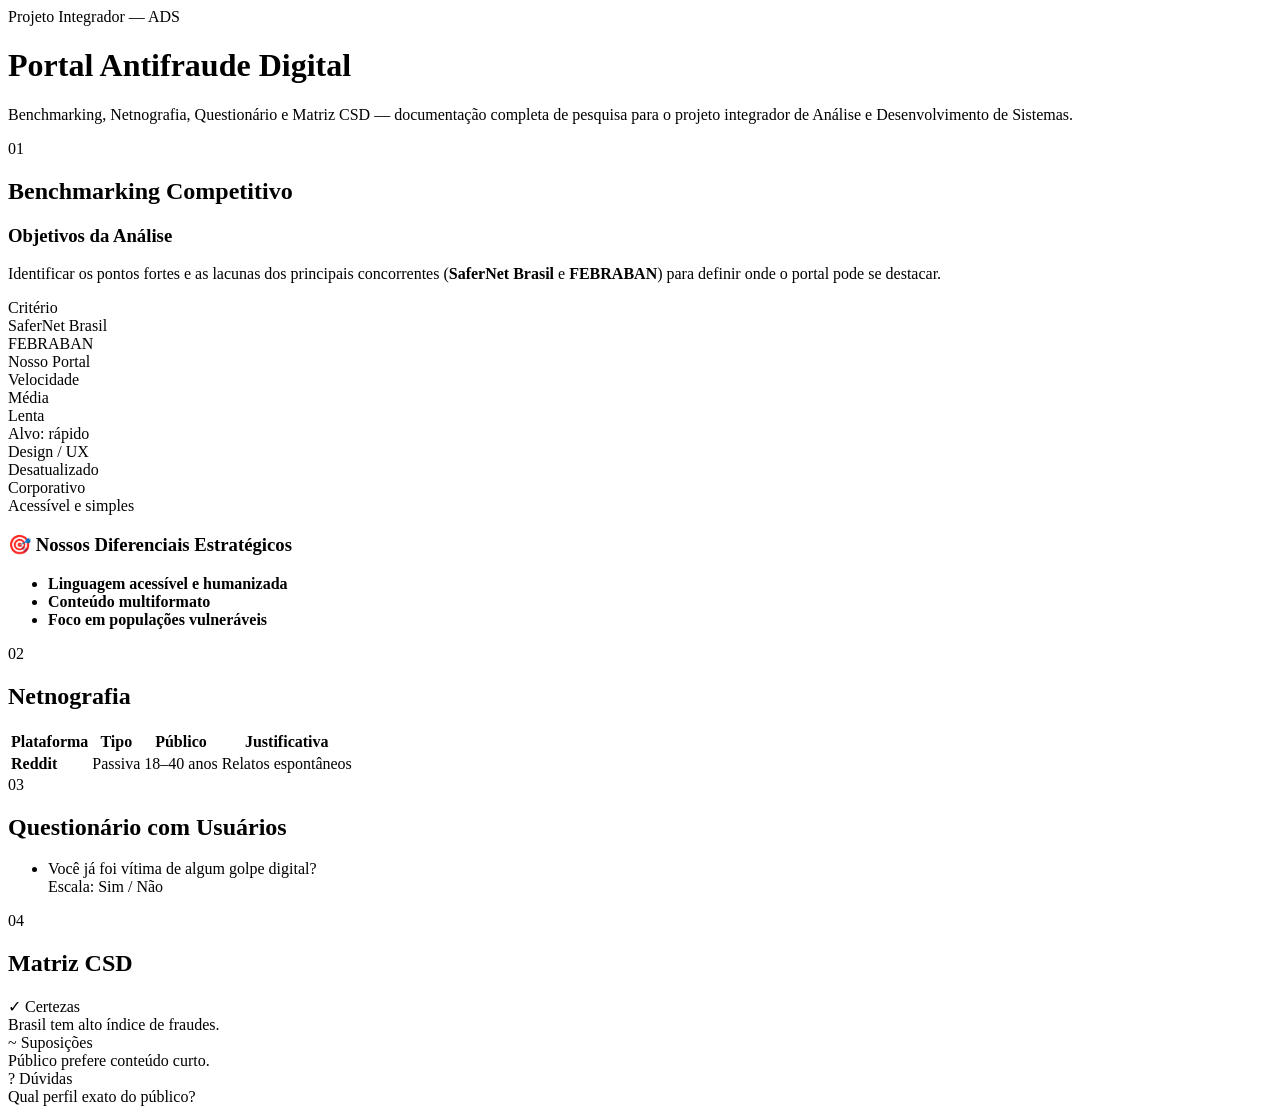
==== docs/searches/index.html @ c96195ed "docs: refactor research page structure" ====
<!DOCTYPE html>
<html lang="pt-BR">
<head>
    <meta charset="UTF-8">
    <meta name="viewport" content="width=device-width, initial-scale=1.0">
    <title>Projeto Integrador – Portal Antifraude</title>
    <link rel="stylesheet" href="css/style.css">
</head>
<body>

<header>
    <div class="tag">Projeto Integrador — ADS</div>
    <h1>Portal Antifraude <span>Digital</span></h1>
    <p class="subtitle">Benchmarking, Netnografia, Questionário e Matriz CSD — documentação completa de pesquisa para o projeto integrador de Análise e Desenvolvimento de Sistemas.</p>
</header>

<main>
    <section class="section">
        <div class="section-header">
            <span class="section-num">01</span>
            <h2>Benchmarking Competitivo</h2>
        </div>

        <h3>Objetivos da Análise</h3>
        <p>Identificar os pontos fortes e as lacunas dos principais concorrentes (<strong>SaferNet Brasil</strong> e <strong>FEBRABAN</strong>) para definir onde o portal pode se destacar.</p>

        <div class="bench-grid">
            <div class="bench-cell bench-header">Critério</div>
            <div class="bench-cell bench-header">SaferNet Brasil</div>
            <div class="bench-cell bench-header">FEBRABAN</div>
            <div class="bench-cell bench-header our">Nosso Portal</div>

            <div class="bench-cell bench-label">Velocidade</div>
            <div class="bench-cell warn">Média</div>
            <div class="bench-cell warn">Lenta</div>
            <div class="bench-cell our">Alvo: rápido</div>

            <div class="bench-cell bench-label">Design / UX</div>
            <div class="bench-cell warn">Desatualizado</div>
            <div class="bench-cell bad">Corporativo</div>
            <div class="bench-cell our">Acessível e simples</div>
        </div>

        <div class="diff-box">
            <h3>🎯 Nossos Diferenciais Estratégicos</h3>
            <ul class="diff-list">
                <li><strong>Linguagem acessível e humanizada</strong></li>
                <li><strong>Conteúdo multiformato</strong></li>
                <li><strong>Foco em populações vulneráveis</strong></li>
            </ul>
        </div>
    </section>

    <section class="section">
        <div class="section-header">
            <span class="section-num">02</span>
            <h2>Netnografia</h2>
        </div>
        <table class="netno-table">
            <thead>
                <tr>
                    <th>Plataforma</th>
                    <th>Tipo</th>
                    <th>Público</th>
                    <th>Justificativa</th>
                </tr>
            </thead>
            <tbody>
                <tr>
                    <td><strong>Reddit</strong></td>
                    <td><span class="badge badge-green">Passiva</span></td>
                    <td>18–40 anos</td>
                    <td>Relatos espontâneos</td>
                </tr>
            </tbody>
        </table>
    </section>

    <section class="section">
        <div class="section-header">
            <span class="section-num">03</span>
            <h2>Questionário com Usuários</h2>
        </div>
        <ul class="q-list">
            <li class="q-item">
                <span class="q-num"></span>
                <div>
                    <div class="q-text">Você já foi vítima de algum golpe digital?</div>
                    <span class="q-type">Escala: Sim / Não</span>
                </div>
            </li>
        </ul>
    </section>

    <section class="section">
        <div class="section-header">
            <span class="section-num">04</span>
            <h2>Matriz CSD</h2>
        </div>
        <div class="csd-grid">
            <div class="csd-col">
                <div class="csd-header cert">✓ Certezas</div>
                <div class="csd-item">Brasil tem alto índice de fraudes.</div>
            </div>
            <div class="csd-col">
                <div class="csd-header supo">~ Suposições</div>
                <div class="csd-item">Público prefere conteúdo curto.</div>
            </div>
            <div class="csd-col">
                <div class="csd-header duv">? Dúvidas</div>
                <div class="csd-item">Qual perfil exato do público?</div>
            </div>
        </div>
    </section>
</main>

</body>
</html>
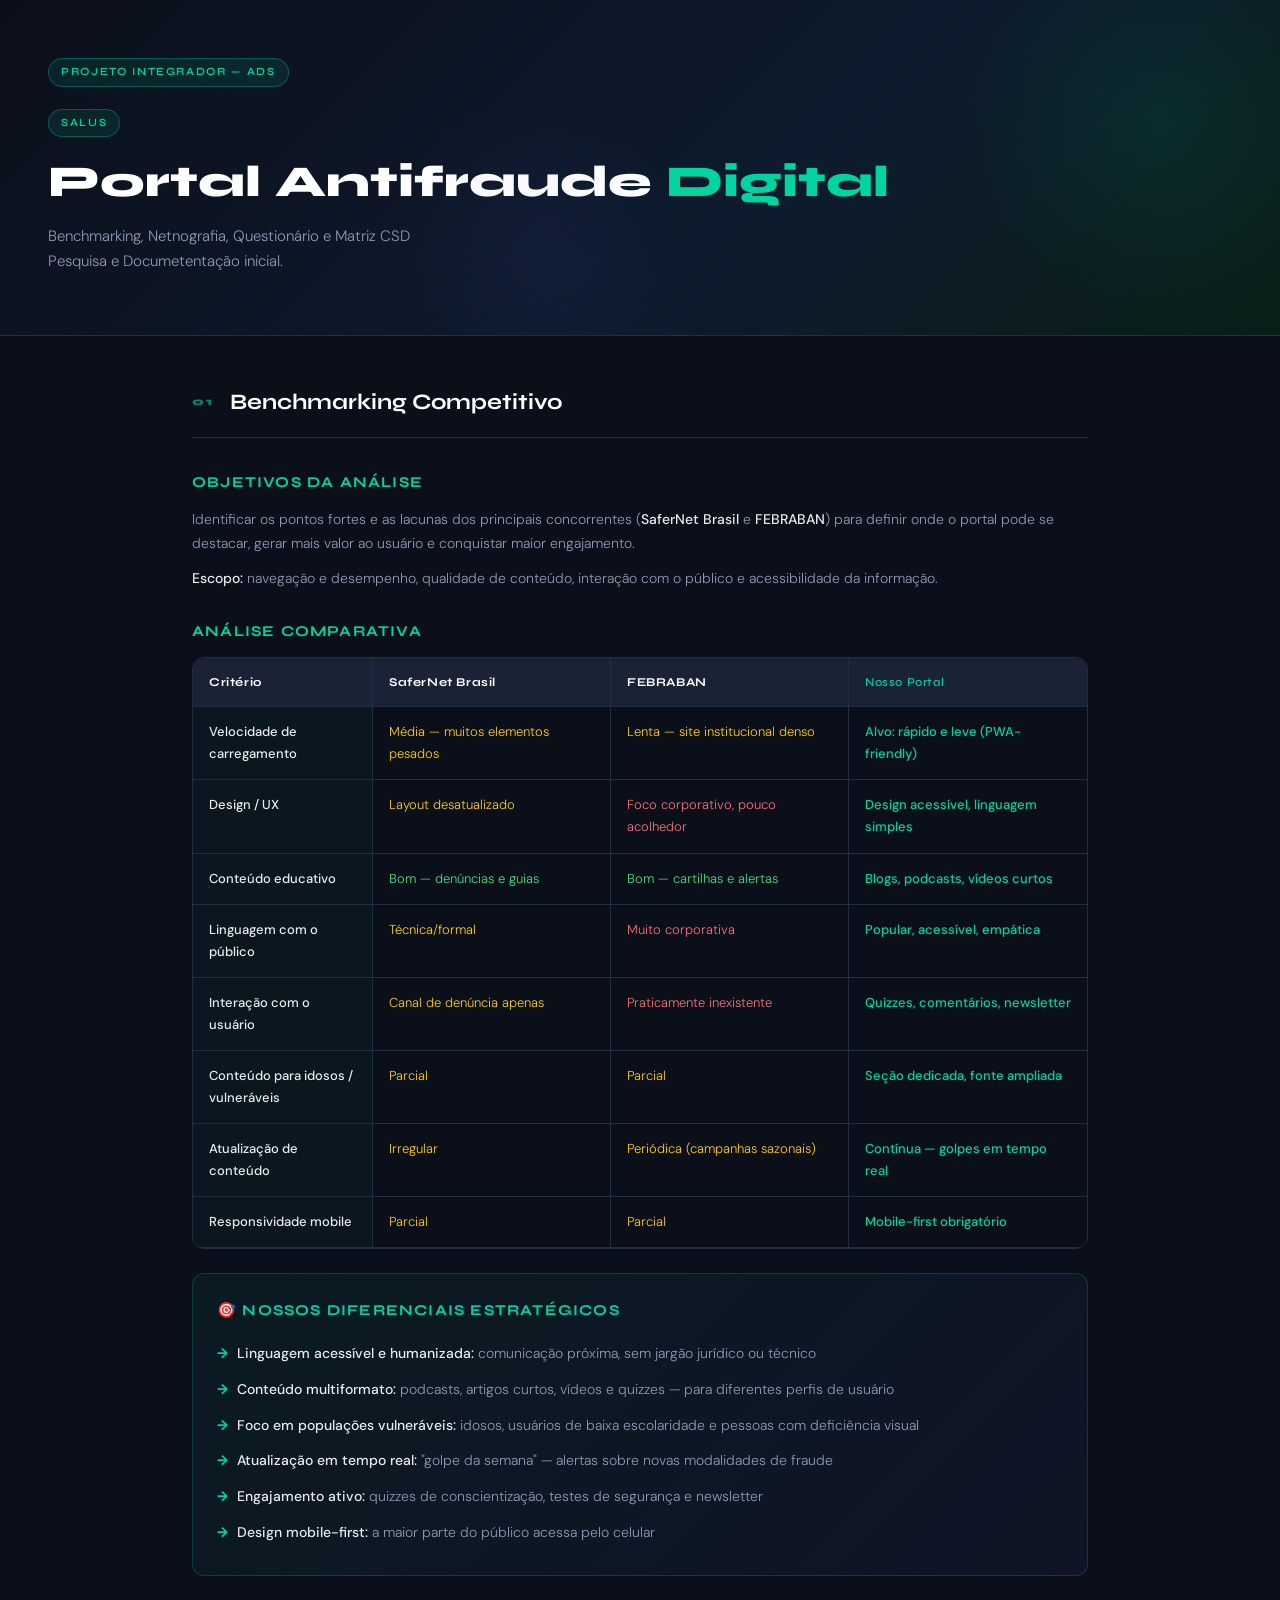
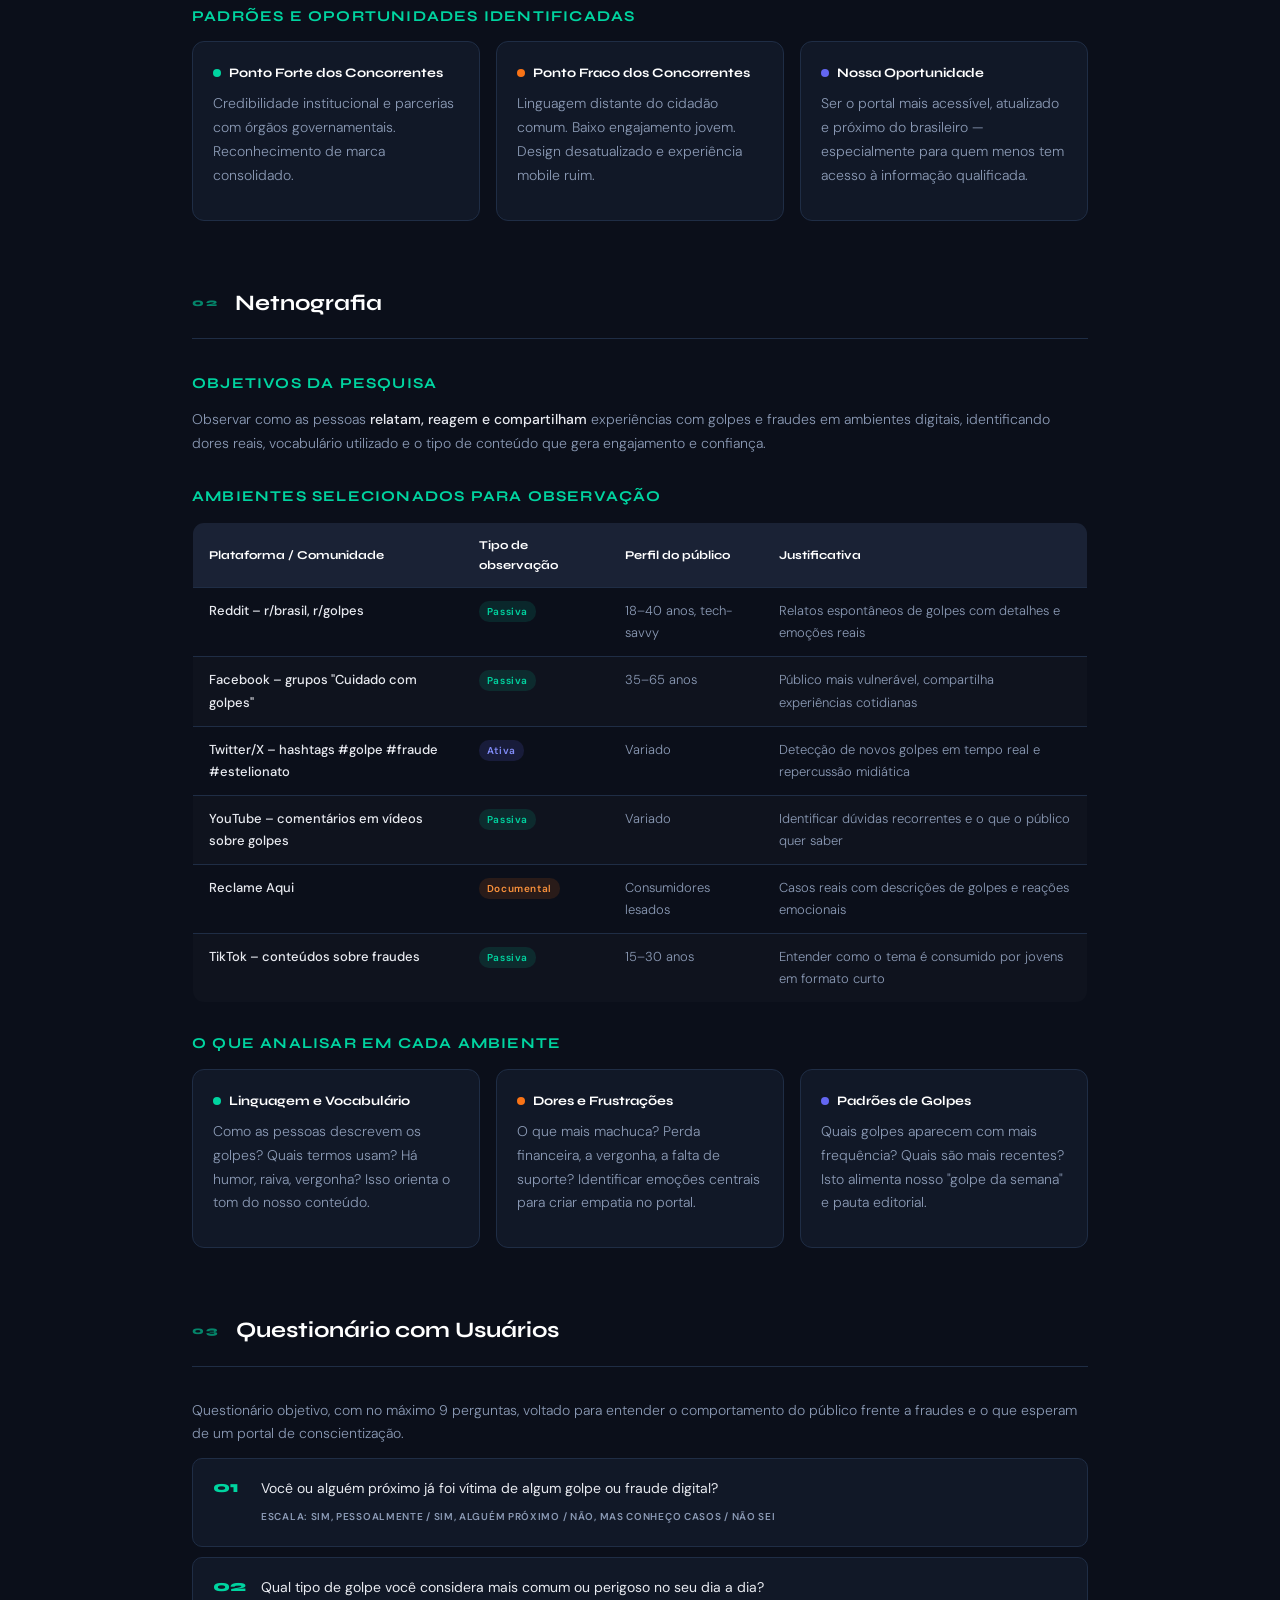
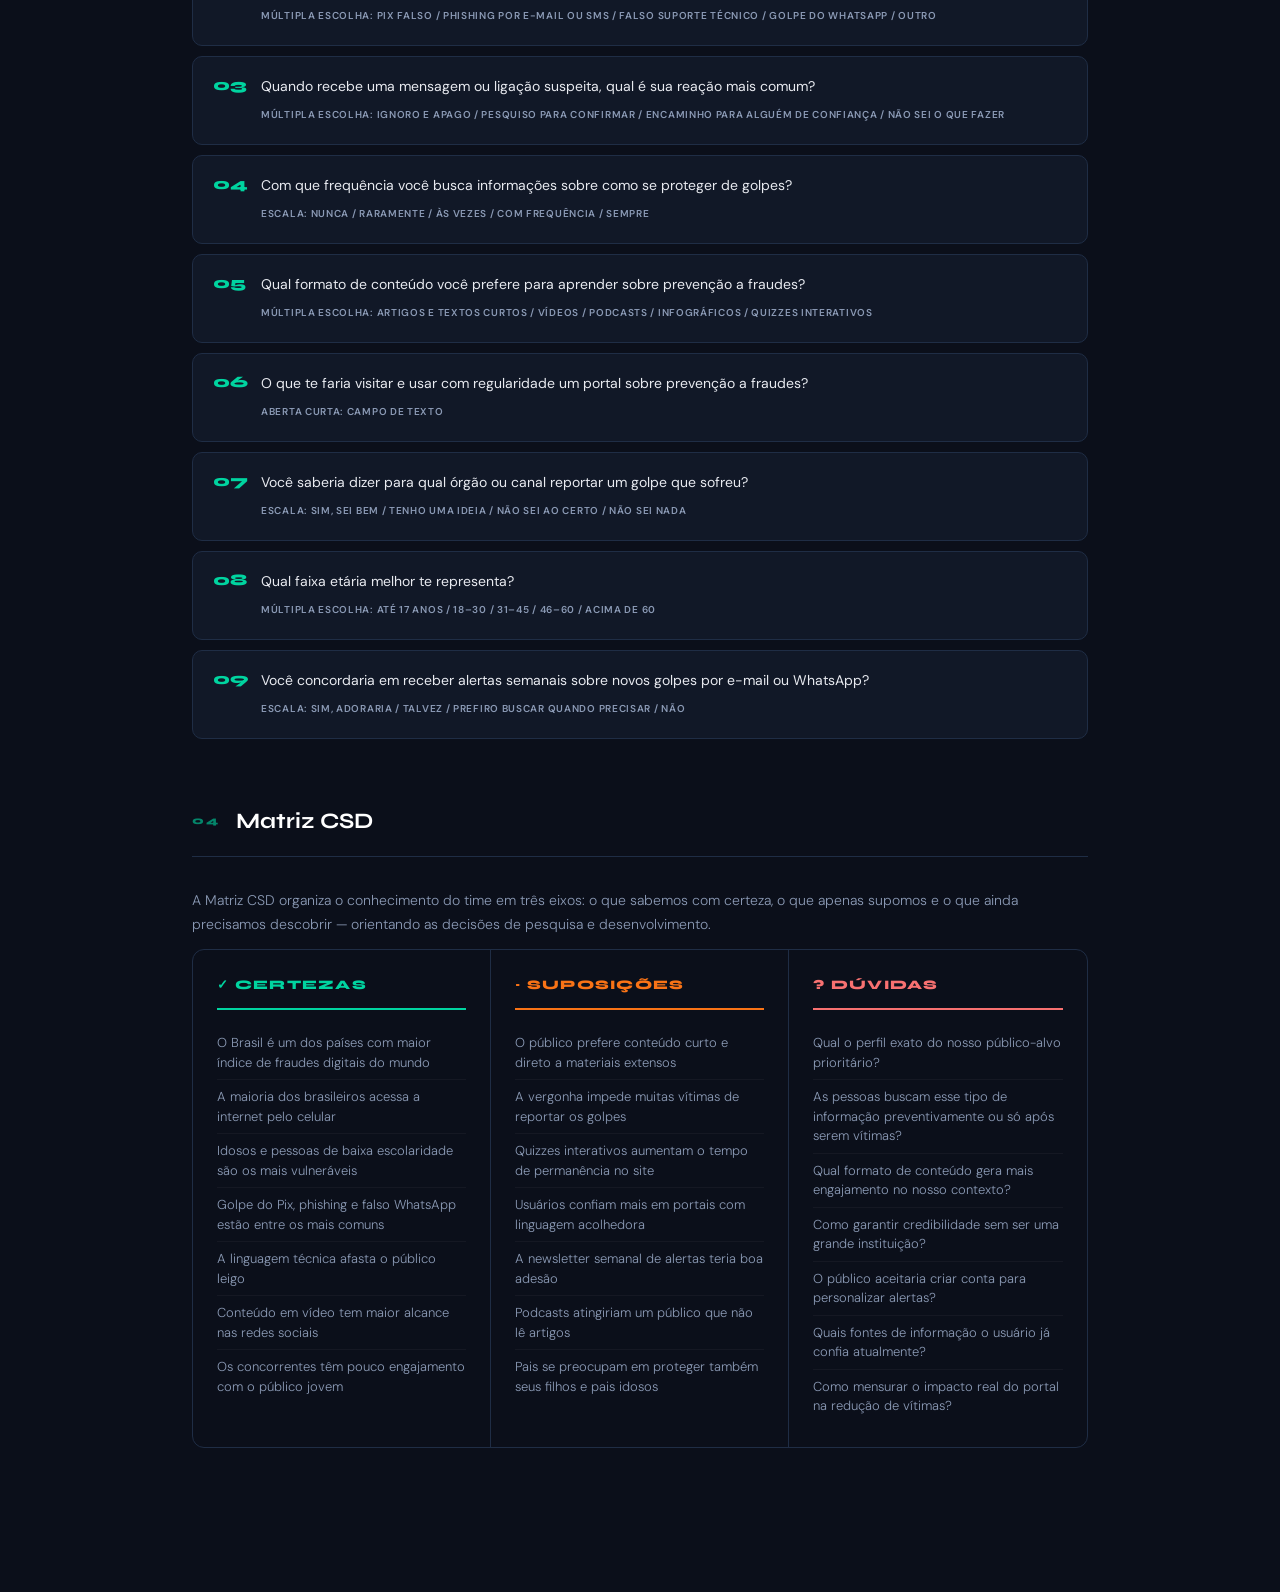
==== commit bba6028c: "feat: salus project" ====
--- a/docs/searches/index.html
+++ b/docs/searches/index.html
@@ -9,110 +9,292 @@
 <body>
 
 <header>
-    <div class="tag">Projeto Integrador — ADS</div>
-    <h1>Portal Antifraude <span>Digital</span></h1>
-    <p class="subtitle">Benchmarking, Netnografia, Questionário e Matriz CSD — documentação completa de pesquisa para o projeto integrador de Análise e Desenvolvimento de Sistemas.</p>
+  <div class="tag">Projeto Integrador — ADS</div>
+  <br/>
+  <div class="tag">SALUS</div>
+  <h1>Portal Antifraude <span>Digital</span></h1>
+  <p class="subtitle">Benchmarking, Netnografia, Questionário e Matriz CSD<br/>Pesquisa e Documetentação inicial.</p>
 </header>
 
 <main>
-    <section class="section">
-        <div class="section-header">
-            <span class="section-num">01</span>
-            <h2>Benchmarking Competitivo</h2>
-        </div>
-
-        <h3>Objetivos da Análise</h3>
-        <p>Identificar os pontos fortes e as lacunas dos principais concorrentes (<strong>SaferNet Brasil</strong> e <strong>FEBRABAN</strong>) para definir onde o portal pode se destacar.</p>
-
-        <div class="bench-grid">
-            <div class="bench-cell bench-header">Critério</div>
-            <div class="bench-cell bench-header">SaferNet Brasil</div>
-            <div class="bench-cell bench-header">FEBRABAN</div>
-            <div class="bench-cell bench-header our">Nosso Portal</div>
-
-            <div class="bench-cell bench-label">Velocidade</div>
-            <div class="bench-cell warn">Média</div>
-            <div class="bench-cell warn">Lenta</div>
-            <div class="bench-cell our">Alvo: rápido</div>
-
-            <div class="bench-cell bench-label">Design / UX</div>
-            <div class="bench-cell warn">Desatualizado</div>
-            <div class="bench-cell bad">Corporativo</div>
-            <div class="bench-cell our">Acessível e simples</div>
-        </div>
-
-        <div class="diff-box">
-            <h3>🎯 Nossos Diferenciais Estratégicos</h3>
-            <ul class="diff-list">
-                <li><strong>Linguagem acessível e humanizada</strong></li>
-                <li><strong>Conteúdo multiformato</strong></li>
-                <li><strong>Foco em populações vulneráveis</strong></li>
-            </ul>
-        </div>
-    </section>
-
-    <section class="section">
-        <div class="section-header">
-            <span class="section-num">02</span>
-            <h2>Netnografia</h2>
-        </div>
-        <table class="netno-table">
-            <thead>
-                <tr>
-                    <th>Plataforma</th>
-                    <th>Tipo</th>
-                    <th>Público</th>
-                    <th>Justificativa</th>
-                </tr>
-            </thead>
-            <tbody>
-                <tr>
-                    <td><strong>Reddit</strong></td>
-                    <td><span class="badge badge-green">Passiva</span></td>
-                    <td>18–40 anos</td>
-                    <td>Relatos espontâneos</td>
-                </tr>
-            </tbody>
-        </table>
-    </section>
-
-    <section class="section">
-        <div class="section-header">
-            <span class="section-num">03</span>
-            <h2>Questionário com Usuários</h2>
-        </div>
-        <ul class="q-list">
-            <li class="q-item">
-                <span class="q-num"></span>
-                <div>
-                    <div class="q-text">Você já foi vítima de algum golpe digital?</div>
-                    <span class="q-type">Escala: Sim / Não</span>
-                </div>
-            </li>
-        </ul>
-    </section>
-
-    <section class="section">
-        <div class="section-header">
-            <span class="section-num">04</span>
-            <h2>Matriz CSD</h2>
-        </div>
-        <div class="csd-grid">
-            <div class="csd-col">
-                <div class="csd-header cert">✓ Certezas</div>
-                <div class="csd-item">Brasil tem alto índice de fraudes.</div>
-            </div>
-            <div class="csd-col">
-                <div class="csd-header supo">~ Suposições</div>
-                <div class="csd-item">Público prefere conteúdo curto.</div>
-            </div>
-            <div class="csd-col">
-                <div class="csd-header duv">? Dúvidas</div>
-                <div class="csd-item">Qual perfil exato do público?</div>
-            </div>
-        </div>
-    </section>
+  <section class="section">
+    <div class="section-header">
+      <span class="section-num">01</span>
+      <h2>Benchmarking Competitivo</h2>
+    </div>
+
+    <h3>Objetivos da Análise</h3>
+    <p>Identificar os pontos fortes e as lacunas dos principais concorrentes (<strong>SaferNet Brasil</strong> e <strong>FEBRABAN</strong>) para definir onde o portal pode se destacar, gerar mais valor ao usuário e conquistar maior engajamento.</p>
+    <p><strong>Escopo:</strong> navegação e desempenho, qualidade de conteúdo, interação com o público e acessibilidade da informação.</p>
+
+    <h3>Análise Comparativa</h3>
+    <div class="bench-grid">
+      <div class="bench-cell bench-header">Critério</div>
+      <div class="bench-cell bench-header">SaferNet Brasil</div>
+      <div class="bench-cell bench-header">FEBRABAN</div>
+      <div class="bench-cell bench-header our bench-header">Nosso Portal</div>
+
+      <div class="bench-cell bench-label">Velocidade de carregamento</div>
+      <div class="bench-cell warn">Média — muitos elementos pesados</div>
+      <div class="bench-cell warn">Lenta — site institucional denso</div>
+      <div class="bench-cell our">Alvo: rápido e leve (PWA-friendly)</div>
+
+      <div class="bench-cell bench-label">Design / UX</div>
+      <div class="bench-cell warn">Layout desatualizado</div>
+      <div class="bench-cell bad">Foco corporativo, pouco acolhedor</div>
+      <div class="bench-cell our">Design acessível, linguagem simples</div>
+
+      <div class="bench-cell bench-label">Conteúdo educativo</div>
+      <div class="bench-cell good">Bom — denúncias e guias</div>
+      <div class="bench-cell good">Bom — cartilhas e alertas</div>
+      <div class="bench-cell our">Blogs, podcasts, vídeos curtos</div>
+
+      <div class="bench-cell bench-label">Linguagem com o público</div>
+      <div class="bench-cell warn">Técnica/formal</div>
+      <div class="bench-cell bad">Muito corporativa</div>
+      <div class="bench-cell our">Popular, acessível, empática</div>
+
+      <div class="bench-cell bench-label">Interação com o usuário</div>
+      <div class="bench-cell warn">Canal de denúncia apenas</div>
+      <div class="bench-cell bad">Praticamente inexistente</div>
+      <div class="bench-cell our">Quizzes, comentários, newsletter</div>
+
+      <div class="bench-cell bench-label">Conteúdo para idosos / vulneráveis</div>
+      <div class="bench-cell warn">Parcial</div>
+      <div class="bench-cell warn">Parcial</div>
+      <div class="bench-cell our">Seção dedicada, fonte ampliada</div>
+
+      <div class="bench-cell bench-label">Atualização de conteúdo</div>
+      <div class="bench-cell warn">Irregular</div>
+      <div class="bench-cell warn">Periódica (campanhas sazonais)</div>
+      <div class="bench-cell our">Contínua — golpes em tempo real</div>
+
+      <div class="bench-cell bench-label">Responsividade mobile</div>
+      <div class="bench-cell warn">Parcial</div>
+      <div class="bench-cell warn">Parcial</div>
+      <div class="bench-cell our">Mobile-first obrigatório</div>
+    </div>
+
+    <div class="diff-box">
+      <h3>🎯 Nossos Diferenciais Estratégicos</h3>
+      <ul class="diff-list">
+        <li><strong>Linguagem acessível e humanizada:</strong> comunicação próxima, sem jargão jurídico ou técnico</li>
+        <li><strong>Conteúdo multiformato:</strong> podcasts, artigos curtos, vídeos e quizzes — para diferentes perfis de usuário</li>
+        <li><strong>Foco em populações vulneráveis:</strong> idosos, usuários de baixa escolaridade e pessoas com deficiência visual</li>
+        <li><strong>Atualização em tempo real:</strong> "golpe da semana" — alertas sobre novas modalidades de fraude</li>
+        <li><strong>Engajamento ativo:</strong> quizzes de conscientização, testes de segurança e newsletter</li>
+        <li><strong>Design mobile-first:</strong> a maior parte do público acessa pelo celular</li>
+      </ul>
+    </div>
+
+    <h3>Padrões e Oportunidades Identificadas</h3>
+    <div class="card-grid">
+      <div class="card">
+        <div class="card-title"><span class="dot dot-green"></span>Ponto Forte dos Concorrentes</div>
+        <p>Credibilidade institucional e parcerias com órgãos governamentais. Reconhecimento de marca consolidado.</p>
+      </div>
+      <div class="card">
+        <div class="card-title"><span class="dot dot-orange"></span>Ponto Fraco dos Concorrentes</div>
+        <p>Linguagem distante do cidadão comum. Baixo engajamento jovem. Design desatualizado e experiência mobile ruim.</p>
+      </div>
+      <div class="card">
+        <div class="card-title"><span class="dot dot-purple"></span>Nossa Oportunidade</div>
+        <p>Ser o portal mais acessível, atualizado e próximo do brasileiro — especialmente para quem menos tem acesso à informação qualificada.</p>
+      </div>
+    </div>
+  </section>
+
+  <section class="section">
+    <div class="section-header">
+      <span class="section-num">02</span>
+      <h2>Netnografia</h2>
+    </div>
+
+    <h3>Objetivos da Pesquisa</h3>
+    <p>Observar como as pessoas <strong>relatam, reagem e compartilham</strong> experiências com golpes e fraudes em ambientes digitais, identificando dores reais, vocabulário utilizado e o tipo de conteúdo que gera engajamento e confiança.</p>
+
+    <h3>Ambientes Selecionados para Observação</h3>
+    <table class="netno-table">
+      <thead>
+        <tr>
+          <th>Plataforma / Comunidade</th>
+          <th>Tipo de observação</th>
+          <th>Perfil do público</th>
+          <th>Justificativa</th>
+        </tr>
+      </thead>
+      <tbody>
+        <tr>
+          <td><strong>Reddit – r/brasil, r/golpes</strong></td>
+          <td><span class="badge badge-green">Passiva</span></td>
+          <td>18–40 anos, tech-savvy</td>
+          <td>Relatos espontâneos de golpes com detalhes e emoções reais</td>
+        </tr>
+        <tr>
+          <td><strong>Facebook – grupos "Cuidado com golpes"</strong></td>
+          <td><span class="badge badge-green">Passiva</span></td>
+          <td>35–65 anos</td>
+          <td>Público mais vulnerável, compartilha experiências cotidianas</td>
+        </tr>
+        <tr>
+          <td><strong>Twitter/X – hashtags #golpe #fraude #estelionato</strong></td>
+          <td><span class="badge badge-blue">Ativa</span></td>
+          <td>Variado</td>
+          <td>Detecção de novos golpes em tempo real e repercussão midiática</td>
+        </tr>
+        <tr>
+          <td><strong>YouTube – comentários em vídeos sobre golpes</strong></td>
+          <td><span class="badge badge-green">Passiva</span></td>
+          <td>Variado</td>
+          <td>Identificar dúvidas recorrentes e o que o público quer saber</td>
+        </tr>
+        <tr>
+          <td><strong>Reclame Aqui</strong></td>
+          <td><span class="badge badge-orange">Documental</span></td>
+          <td>Consumidores lesados</td>
+          <td>Casos reais com descrições de golpes e reações emocionais</td>
+        </tr>
+        <tr>
+          <td><strong>TikTok – conteúdos sobre fraudes</strong></td>
+          <td><span class="badge badge-green">Passiva</span></td>
+          <td>15–30 anos</td>
+          <td>Entender como o tema é consumido por jovens em formato curto</td>
+        </tr>
+      </tbody>
+    </table>
+
+    <h3>O que Analisar em Cada Ambiente</h3>
+    <div class="card-grid">
+      <div class="card">
+        <div class="card-title"><span class="dot dot-green"></span>Linguagem e Vocabulário</div>
+        <p>Como as pessoas descrevem os golpes? Quais termos usam? Há humor, raiva, vergonha? Isso orienta o tom do nosso conteúdo.</p>
+      </div>
+      <div class="card">
+        <div class="card-title"><span class="dot dot-orange"></span>Dores e Frustrações</div>
+        <p>O que mais machuca? Perda financeira, a vergonha, a falta de suporte? Identificar emoções centrais para criar empatia no portal.</p>
+      </div>
+      <div class="card">
+        <div class="card-title"><span class="dot dot-purple"></span>Padrões de Golpes</div>
+        <p>Quais golpes aparecem com mais frequência? Quais são mais recentes? Isto alimenta nosso "golpe da semana" e pauta editorial.</p>
+      </div>
+    </div>
+  </section>
+
+  <section class="section">
+    <div class="section-header">
+      <span class="section-num">03</span>
+      <h2>Questionário com Usuários</h2>
+    </div>
+    <p>Questionário objetivo, com no máximo 9 perguntas, voltado para entender o comportamento do público frente a fraudes e o que esperam de um portal de conscientização.</p>
+
+    <ul class="q-list">
+      <li class="q-item">
+        <span class="q-num"></span>
+        <div>
+          <div class="q-text">Você ou alguém próximo já foi vítima de algum golpe ou fraude digital?</div>
+          <span class="q-type">Escala: Sim, pessoalmente / Sim, alguém próximo / Não, mas conheço casos / Não sei</span>
+        </div>
+      </li>
+      <li class="q-item">
+        <span class="q-num"></span>
+        <div>
+          <div class="q-text">Qual tipo de golpe você considera mais comum ou perigoso no seu dia a dia?</div>
+          <span class="q-type">Múltipla escolha: Pix falso / Phishing por e-mail ou SMS / Falso suporte técnico / Golpe do WhatsApp / Outro</span>
+        </div>
+      </li>
+      <li class="q-item">
+        <span class="q-num"></span>
+        <div>
+          <div class="q-text">Quando recebe uma mensagem ou ligação suspeita, qual é sua reação mais comum?</div>
+          <span class="q-type">Múltipla escolha: Ignoro e apago / Pesquiso para confirmar / Encaminho para alguém de confiança / Não sei o que fazer</span>
+        </div>
+      </li>
+      <li class="q-item">
+        <span class="q-num"></span>
+        <div>
+          <div class="q-text">Com que frequência você busca informações sobre como se proteger de golpes?</div>
+          <span class="q-type">Escala: Nunca / Raramente / Às vezes / Com frequência / Sempre</span>
+        </div>
+      </li>
+      <li class="q-item">
+        <span class="q-num"></span>
+        <div>
+          <div class="q-text">Qual formato de conteúdo você prefere para aprender sobre prevenção a fraudes?</div>
+          <span class="q-type">Múltipla escolha: Artigos e textos curtos / Vídeos / Podcasts / Infográficos / Quizzes interativos</span>
+        </div>
+      </li>
+      <li class="q-item">
+        <span class="q-num"></span>
+        <div>
+          <div class="q-text">O que te faria visitar e usar com regularidade um portal sobre prevenção a fraudes?</div>
+          <span class="q-type">Aberta curta: campo de texto</span>
+        </div>
+      </li>
+      <li class="q-item">
+        <span class="q-num"></span>
+        <div>
+          <div class="q-text">Você saberia dizer para qual órgão ou canal reportar um golpe que sofreu?</div>
+          <span class="q-type">Escala: Sim, sei bem / Tenho uma ideia / Não sei ao certo / Não sei nada</span>
+        </div>
+      </li>
+      <li class="q-item">
+        <span class="q-num"></span>
+        <div>
+          <div class="q-text">Qual faixa etária melhor te representa?</div>
+          <span class="q-type">Múltipla escolha: Até 17 anos / 18–30 / 31–45 / 46–60 / Acima de 60</span>
+        </div>
+      </li>
+      <li class="q-item">
+        <span class="q-num"></span>
+        <div>
+          <div class="q-text">Você concordaria em receber alertas semanais sobre novos golpes por e-mail ou WhatsApp?</div>
+          <span class="q-type">Escala: Sim, adoraria / Talvez / Prefiro buscar quando precisar / Não</span>
+        </div>
+      </li>
+    </ul>
+  </section>
+
+  <section class="section">
+    <div class="section-header">
+      <span class="section-num">04</span>
+      <h2>Matriz CSD</h2>
+    </div>
+    <p>A Matriz CSD organiza o conhecimento do time em três eixos: o que sabemos com certeza, o que apenas supomos e o que ainda precisamos descobrir — orientando as decisões de pesquisa e desenvolvimento.</p>
+
+    <div class="csd-grid">
+      <div class="csd-col">
+        <div class="csd-header cert">✓ Certezas</div>
+        <div class="csd-item">O Brasil é um dos países com maior índice de fraudes digitais do mundo</div>
+        <div class="csd-item">A maioria dos brasileiros acessa a internet pelo celular</div>
+        <div class="csd-item">Idosos e pessoas de baixa escolaridade são os mais vulneráveis</div>
+        <div class="csd-item">Golpe do Pix, phishing e falso WhatsApp estão entre os mais comuns</div>
+        <div class="csd-item">A linguagem técnica afasta o público leigo</div>
+        <div class="csd-item">Conteúdo em vídeo tem maior alcance nas redes sociais</div>
+        <div class="csd-item">Os concorrentes têm pouco engajamento com o público jovem</div>
+      </div>
+      <div class="csd-col">
+        <div class="csd-header supo">~ Suposições</div>
+        <div class="csd-item">O público prefere conteúdo curto e direto a materiais extensos</div>
+        <div class="csd-item">A vergonha impede muitas vítimas de reportar os golpes</div>
+        <div class="csd-item">Quizzes interativos aumentam o tempo de permanência no site</div>
+        <div class="csd-item">Usuários confiam mais em portais com linguagem acolhedora</div>
+        <div class="csd-item">A newsletter semanal de alertas teria boa adesão</div>
+        <div class="csd-item">Podcasts atingiriam um público que não lê artigos</div>
+        <div class="csd-item">Pais se preocupam em proteger também seus filhos e pais idosos</div>
+      </div>
+      <div class="csd-col">
+        <div class="csd-header duv">? Dúvidas</div>
+        <div class="csd-item">Qual o perfil exato do nosso público-alvo prioritário?</div>
+        <div class="csd-item">As pessoas buscam esse tipo de informação preventivamente ou só após serem vítimas?</div>
+        <div class="csd-item">Qual formato de conteúdo gera mais engajamento no nosso contexto?</div>
+        <div class="csd-item">Como garantir credibilidade sem ser uma grande instituição?</div>
+        <div class="csd-item">O público aceitaria criar conta para personalizar alertas?</div>
+        <div class="csd-item">Quais fontes de informação o usuário já confia atualmente?</div>
+        <div class="csd-item">Como mensurar o impacto real do portal na redução de vítimas?</div>
+      </div>
+    </div>
+  </section>
+
 </main>
-
 </body>
 </html>
--- a/docs/searches/css/style.css
+++ b/docs/searches/css/style.css
@@ -0,0 +1,323 @@
+
+  @import url('https://fonts.googleapis.com/css2?family=Syne:wght@400;600;700;800&family=DM+Sans:ital,wght@0,300;0,400;0,500;1,300&display=swap');
+
+  :root {
+    --bg: #0b0f1a;
+    --surface: #111827;
+    --surface2: #1a2235;
+    --accent: #00d4a0;
+    --accent2: #f97316;
+    --accent3: #6366f1;
+    --text: #e8eaf0;
+    --muted: #8b9ab5;
+    --border: #1f2d45;
+  }
+
+  * { box-sizing: border-box; margin: 0; padding: 0; }
+
+  body {
+    background: var(--bg);
+    color: var(--text);
+    font-family: 'DM Sans', sans-serif;
+    font-weight: 300;
+    line-height: 1.7;
+  }
+
+  /* HEADER */
+  header {
+    background: linear-gradient(135deg, #0b0f1a 0%, #0d1b2e 60%, #0a1f18 100%);
+    border-bottom: 1px solid var(--border);
+    padding: 56px 48px 48px;
+    position: relative;
+    overflow: hidden;
+  }
+  header::before {
+    content: '';
+    position: absolute;
+    top: -80px; right: -80px;
+    width: 400px; height: 400px;
+    background: radial-gradient(circle, rgba(0,212,160,0.08) 0%, transparent 70%);
+  }
+  header::after {
+    content: '';
+    position: absolute;
+    bottom: -60px; left: 30%;
+    width: 300px; height: 300px;
+    background: radial-gradient(circle, rgba(99,102,241,0.06) 0%, transparent 70%);
+  }
+  .tag {
+    display: inline-block;
+    background: rgba(0,212,160,0.1);
+    border: 1px solid rgba(0,212,160,0.3);
+    color: var(--accent);
+    font-size: 11px;
+    font-family: 'Syne', sans-serif;
+    font-weight: 600;
+    letter-spacing: 0.15em;
+    text-transform: uppercase;
+    padding: 4px 12px;
+    border-radius: 20px;
+    margin-bottom: 20px;
+  }
+  h1 {
+    font-family: 'Syne', sans-serif;
+    font-size: clamp(28px, 4vw, 44px);
+    font-weight: 800;
+    line-height: 1.15;
+    color: #fff;
+    margin-bottom: 16px;
+  }
+  h1 span { color: var(--accent); }
+  .subtitle {
+    font-size: 15px;
+    color: var(--muted);
+    max-width: 620px;
+  }
+
+  /* LAYOUT */
+  main { max-width: 960px; margin: 0 auto; padding: 48px 32px 80px; }
+
+  /* SECTION TITLES */
+  .section {
+    margin-bottom: 64px;
+  }
+  .section-header {
+    display: flex;
+    align-items: center;
+    gap: 16px;
+    margin-bottom: 32px;
+    padding-bottom: 16px;
+    border-bottom: 1px solid var(--border);
+  }
+  .section-num {
+    font-family: 'Syne', sans-serif;
+    font-size: 11px;
+    font-weight: 800;
+    letter-spacing: 0.2em;
+    color: var(--accent);
+    opacity: 0.6;
+  }
+  h2 {
+    font-family: 'Syne', sans-serif;
+    font-size: 22px;
+    font-weight: 700;
+    color: #fff;
+  }
+  h3 {
+    font-family: 'Syne', sans-serif;
+    font-size: 15px;
+    font-weight: 700;
+    color: var(--accent);
+    text-transform: uppercase;
+    letter-spacing: 0.08em;
+    margin-bottom: 12px;
+    margin-top: 28px;
+  }
+  p { color: var(--muted); font-size: 14px; margin-bottom: 12px; }
+  strong { color: var(--text); font-weight: 500; }
+
+  /* BENCH TABLE */
+  .bench-grid {
+    display: grid;
+    grid-template-columns: 180px 1fr 1fr 1fr;
+    border: 1px solid var(--border);
+    border-radius: 12px;
+    overflow: hidden;
+    font-size: 13px;
+  }
+  .bench-cell {
+    padding: 14px 16px;
+    border-right: 1px solid var(--border);
+    border-bottom: 1px solid var(--border);
+  }
+  .bench-cell:nth-child(4n) { border-right: none; }
+  .bench-header {
+    background: var(--surface2);
+    font-family: 'Syne', sans-serif;
+    font-weight: 700;
+    font-size: 12px;
+    letter-spacing: 0.05em;
+    color: #fff;
+  }
+  .bench-label {
+    background: rgba(0,212,160,0.04);
+    font-weight: 500;
+    color: var(--text);
+  }
+  .bench-cell.good { color: #4ade80; }
+  .bench-cell.warn { color: #facc15; }
+  .bench-cell.bad  { color: #f87171; }
+  .bench-cell.our  { color: var(--accent); font-weight: 500; }
+
+  /* CARDS */
+  .card-grid {
+    display: grid;
+    grid-template-columns: repeat(auto-fit, minmax(240px, 1fr));
+    gap: 16px;
+  }
+  .card {
+    background: var(--surface);
+    border: 1px solid var(--border);
+    border-radius: 12px;
+    padding: 20px;
+  }
+  .card-title {
+    font-family: 'Syne', sans-serif;
+    font-weight: 700;
+    font-size: 13px;
+    color: #fff;
+    margin-bottom: 8px;
+    display: flex;
+    align-items: center;
+    gap: 8px;
+  }
+  .dot {
+    width: 8px; height: 8px;
+    border-radius: 50%;
+    flex-shrink: 0;
+  }
+  .dot-green { background: var(--accent); }
+  .dot-orange { background: var(--accent2); }
+  .dot-purple { background: var(--accent3); }
+
+  /* DIFERENCIAL BOX */
+  .diff-box {
+    background: linear-gradient(135deg, rgba(0,212,160,0.06), rgba(99,102,241,0.06));
+    border: 1px solid rgba(0,212,160,0.2);
+    border-radius: 12px;
+    padding: 24px;
+    margin-top: 24px;
+  }
+  .diff-box h3 { color: var(--accent); margin-top: 0; }
+  ul.diff-list { list-style: none; padding: 0; }
+  ul.diff-list li {
+    color: var(--muted);
+    font-size: 14px;
+    padding: 6px 0;
+    padding-left: 20px;
+    position: relative;
+  }
+  ul.diff-list li::before {
+    content: '→';
+    position: absolute;
+    left: 0;
+    color: var(--accent);
+    font-weight: 700;
+  }
+
+  /* NETNOGRAFIA */
+  .netno-table {
+    width: 100%;
+    border-collapse: collapse;
+    font-size: 13px;
+    border-radius: 12px;
+    overflow: hidden;
+    border: 1px solid var(--border);
+  }
+  .netno-table th {
+    background: var(--surface2);
+    color: #fff;
+    font-family: 'Syne', sans-serif;
+    font-size: 12px;
+    font-weight: 700;
+    padding: 12px 16px;
+    text-align: left;
+  }
+  .netno-table td {
+    padding: 12px 16px;
+    color: var(--muted);
+    border-top: 1px solid var(--border);
+    vertical-align: top;
+  }
+  .netno-table tr:nth-child(even) td { background: rgba(255,255,255,0.015); }
+  .badge {
+    display: inline-block;
+    font-size: 10px;
+    font-weight: 600;
+    padding: 2px 8px;
+    border-radius: 10px;
+    letter-spacing: 0.06em;
+  }
+  .badge-blue { background: rgba(99,102,241,0.15); color: #818cf8; }
+  .badge-green { background: rgba(0,212,160,0.12); color: var(--accent); }
+  .badge-orange { background: rgba(249,115,22,0.12); color: #fb923c; }
+
+  /* QUESTIONARIO */
+  .q-list { list-style: none; counter-reset: qcount; }
+  .q-item {
+    counter-increment: qcount;
+    background: var(--surface);
+    border: 1px solid var(--border);
+    border-radius: 10px;
+    padding: 18px 20px;
+    margin-bottom: 10px;
+    display: grid;
+    grid-template-columns: 36px 1fr;
+    gap: 12px;
+    align-items: start;
+  }
+  .q-num {
+    font-family: 'Syne', sans-serif;
+    font-weight: 800;
+    font-size: 16px;
+    color: var(--accent);
+    line-height: 1;
+    margin-top: 2px;
+  }
+  .q-num::before { content: counter(qcount, decimal-leading-zero); }
+  .q-text {
+    color: var(--text);
+    font-size: 14px;
+    font-weight: 400;
+  }
+  .q-type {
+    display: inline-block;
+    font-size: 10px;
+    font-weight: 600;
+    color: var(--muted);
+    margin-top: 4px;
+    letter-spacing: 0.07em;
+    text-transform: uppercase;
+  }
+
+  /* CSD */
+  .csd-grid {
+    display: grid;
+    grid-template-columns: repeat(3, 1fr);
+    gap: 0;
+    border: 1px solid var(--border);
+    border-radius: 12px;
+    overflow: hidden;
+  }
+  .csd-col { padding: 24px; border-right: 1px solid var(--border); }
+  .csd-col:last-child { border-right: none; }
+  .csd-header {
+    font-family: 'Syne', sans-serif;
+    font-size: 13px;
+    font-weight: 800;
+    letter-spacing: 0.1em;
+    text-transform: uppercase;
+    padding-bottom: 12px;
+    margin-bottom: 16px;
+    border-bottom: 2px solid;
+  }
+  .csd-header.cert { color: var(--accent); border-color: var(--accent); }
+  .csd-header.supo { color: var(--accent2); border-color: var(--accent2); }
+  .csd-header.duv  { color: #f87171; border-color: #f87171; }
+  .csd-item {
+    font-size: 13px;
+    color: var(--muted);
+    padding: 7px 0;
+    border-bottom: 1px solid rgba(255,255,255,0.04);
+    line-height: 1.5;
+  }
+  .csd-item:last-child { border-bottom: none; }
+
+  @media (max-width: 700px) {
+    header { padding: 36px 24px; }
+    main { padding: 32px 20px; }
+    .bench-grid { grid-template-columns: 140px 1fr 1fr; font-size: 12px; }
+    .bench-cell:nth-child(4) { display: none; }
+    .csd-grid { grid-template-columns: 1fr; }
+    .csd-col { border-right: none; border-bottom: 1px solid var(--border); }
+  }
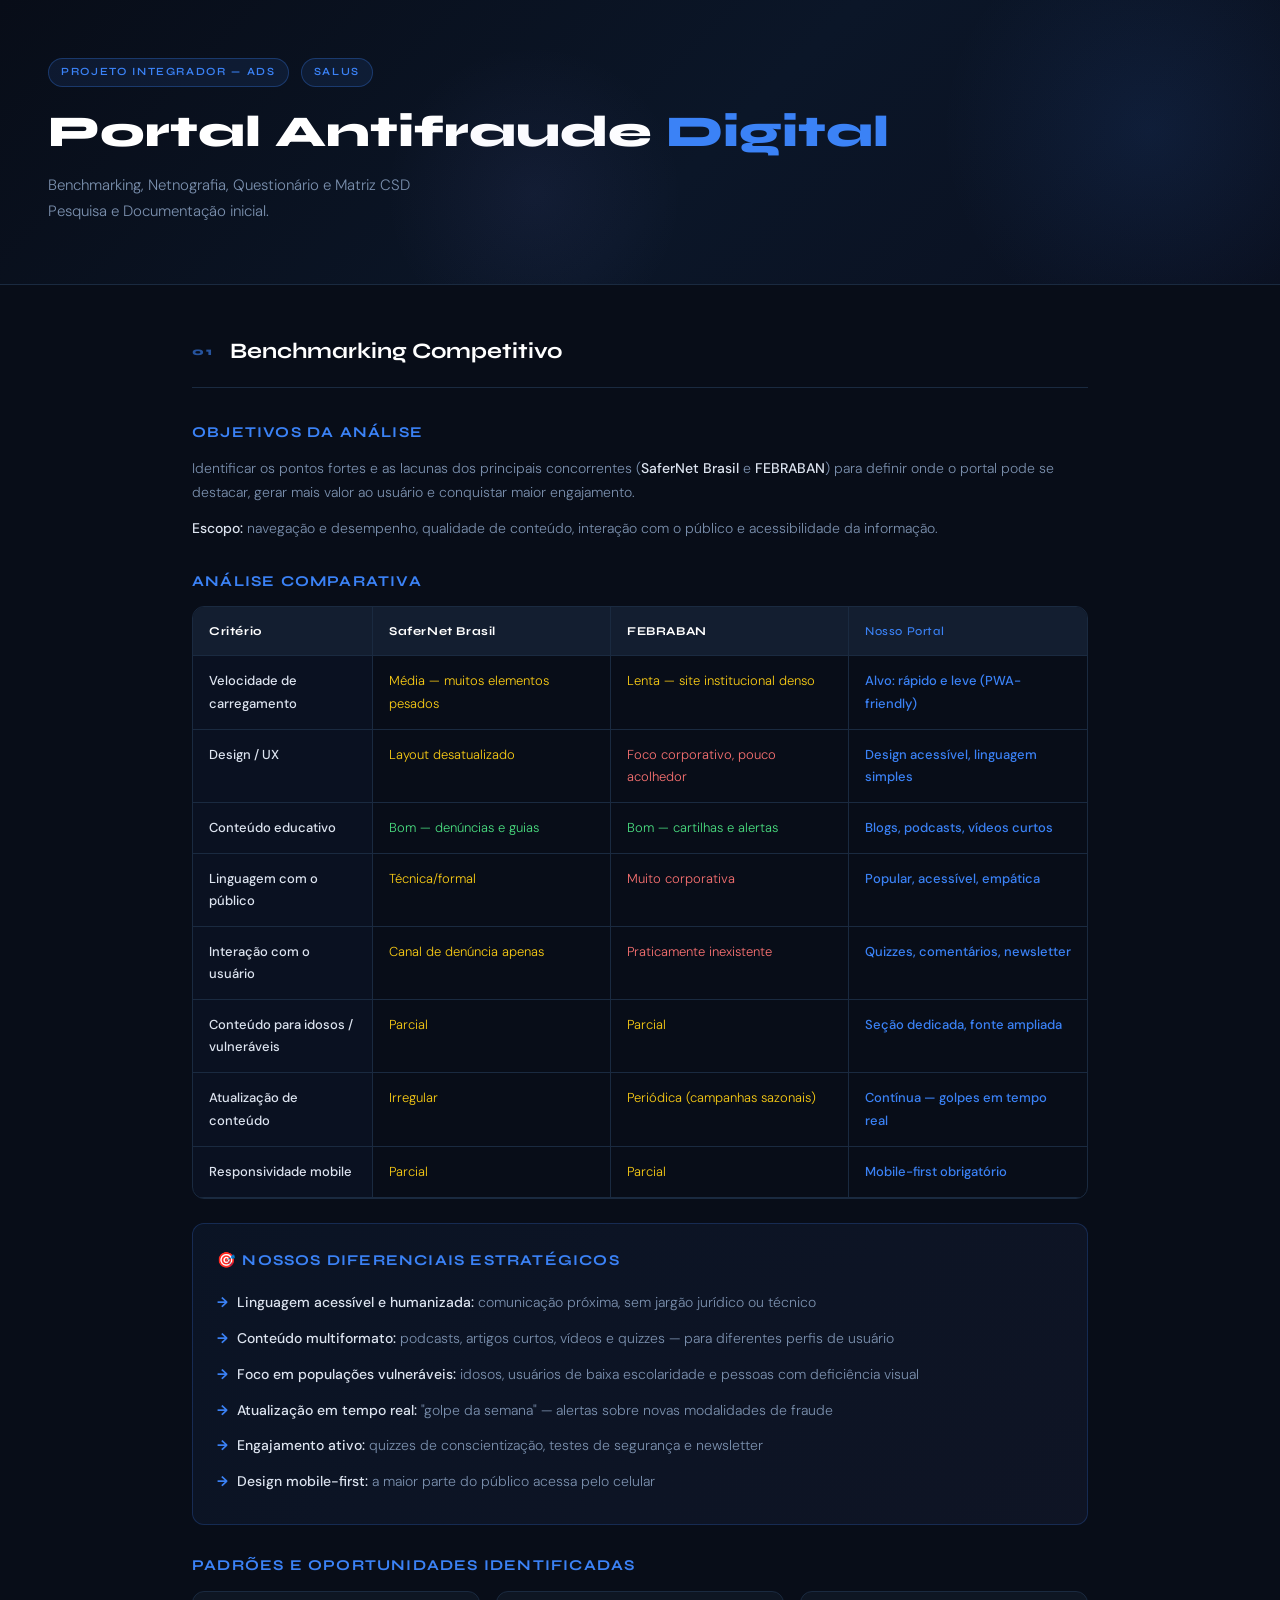
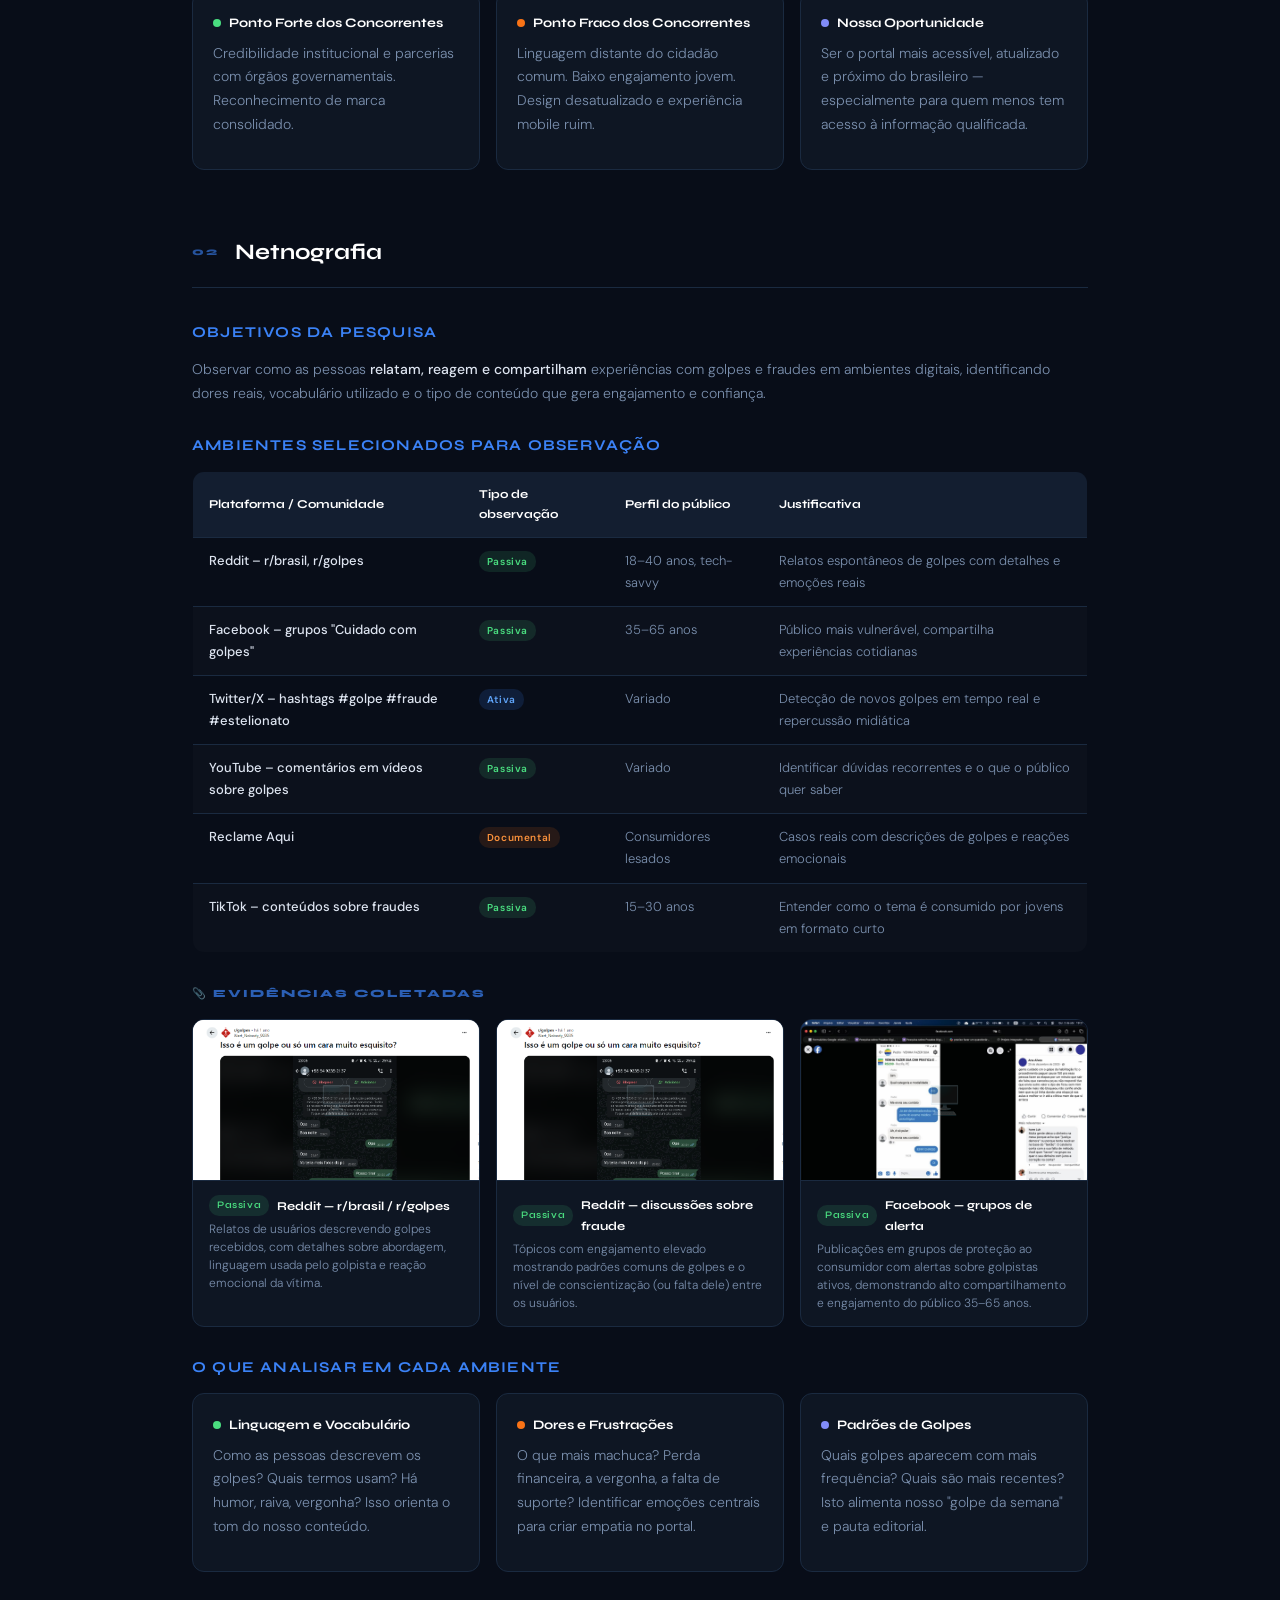
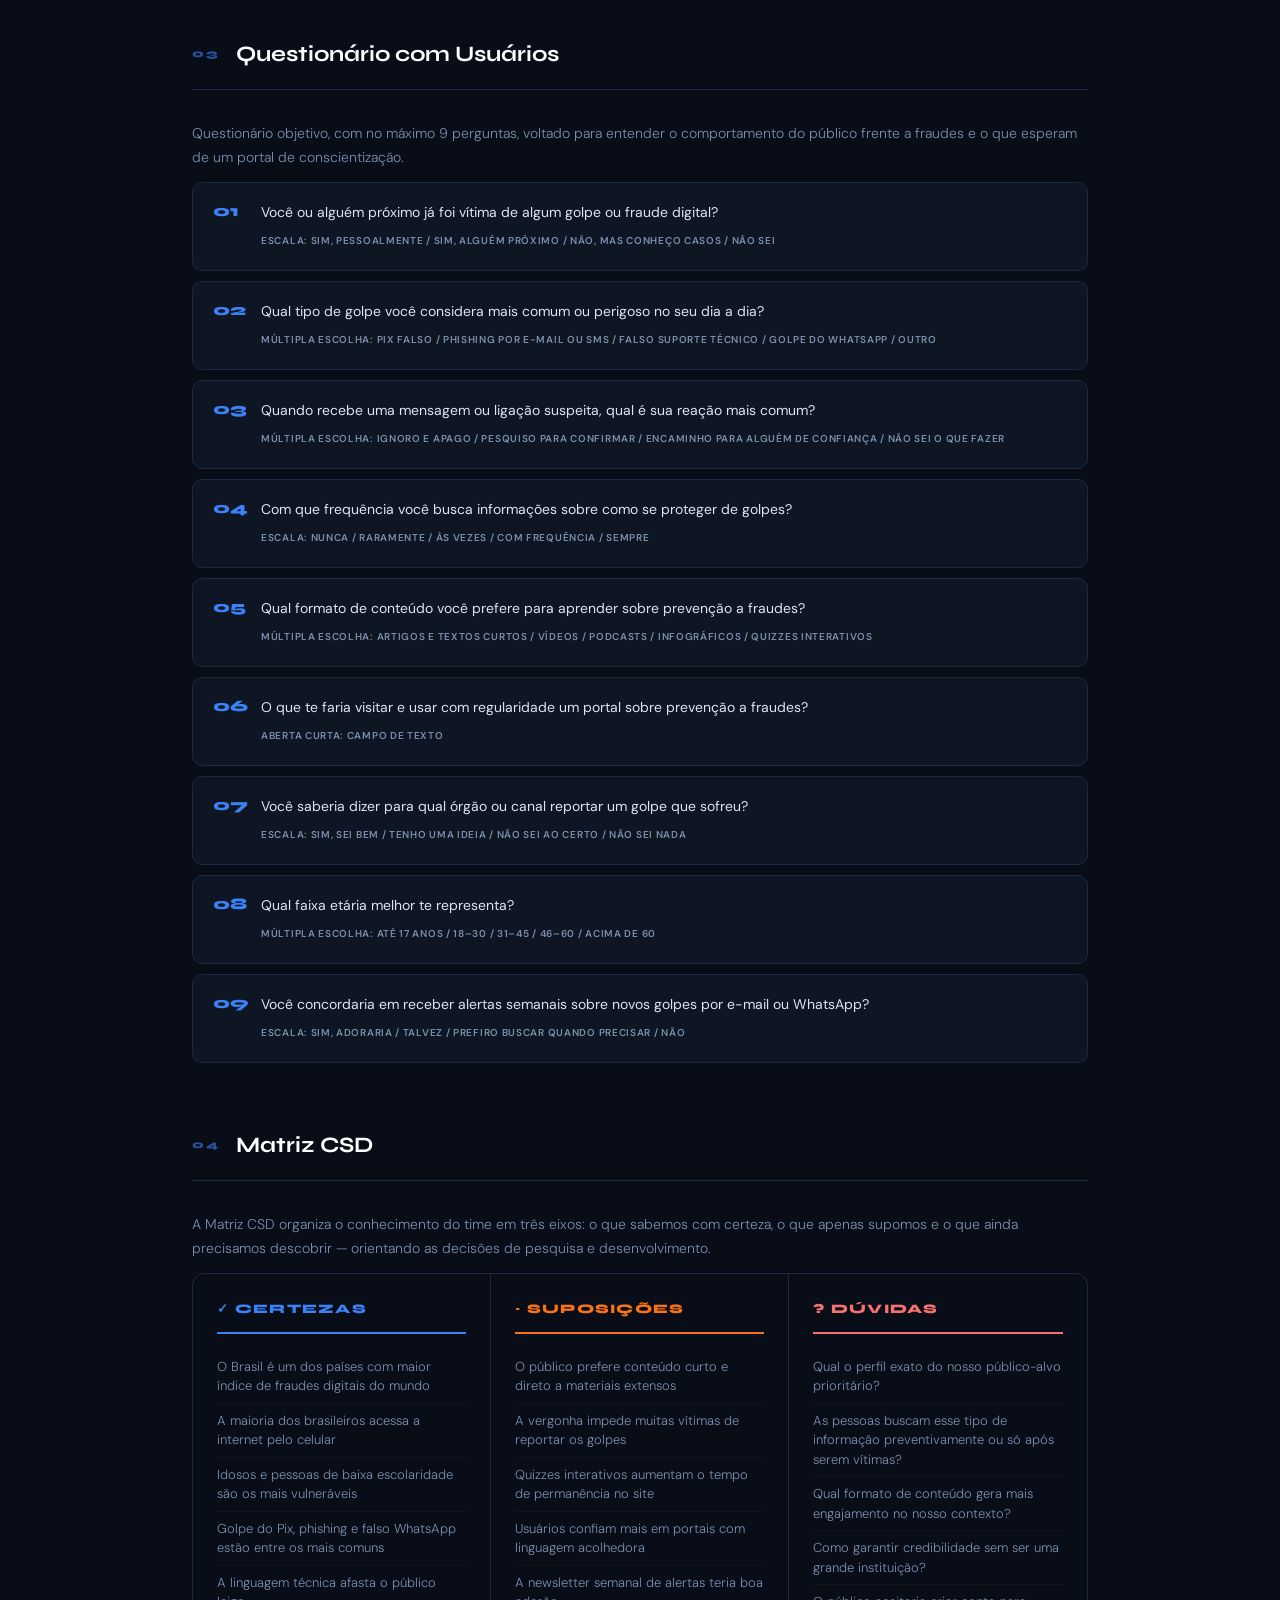
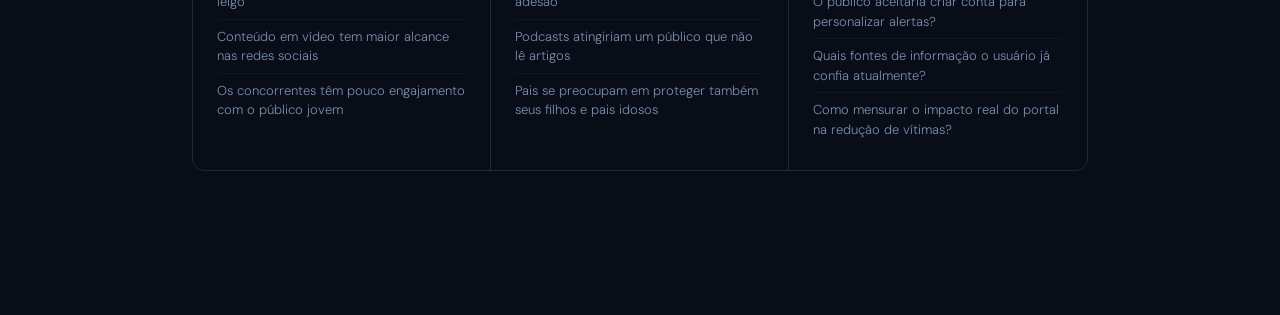
==== commit 9259a2e5: "commit salus" ====
--- a/docs/searches/index.html
+++ b/docs/searches/index.html
@@ -10,13 +10,13 @@
 
 <header>
   <div class="tag">Projeto Integrador — ADS</div>
-  <br/>
   <div class="tag">SALUS</div>
   <h1>Portal Antifraude <span>Digital</span></h1>
-  <p class="subtitle">Benchmarking, Netnografia, Questionário e Matriz CSD<br/>Pesquisa e Documetentação inicial.</p>
+  <p class="subtitle">Benchmarking, Netnografia, Questionário e Matriz CSD<br/>Pesquisa e Documentação inicial.</p>
 </header>
 
 <main>
+
   <section class="section">
     <div class="section-header">
       <span class="section-num">01</span>
@@ -163,6 +163,52 @@
       </tbody>
     </table>
 
+    <div class="evidencias">
+      <p class="evidencias-label">📎 Evidências Coletadas</p>
+      <div class="evidencias-grid">
+
+        <div class="evidencia-card">
+          <div class="evidencia-img" style="background-image: url('img/golpesreddt1.png');">
+            <span class="placeholder-icon">🖥️</span>
+          </div>
+          <div class="evidencia-body">
+            <div class="evidencia-platform">
+              <span class="badge badge-green">Passiva</span>
+              Reddit — r/brasil / r/golpes
+            </div>
+            <p class="evidencia-desc">Relatos de usuários descrevendo golpes recebidos, com detalhes sobre abordagem, linguagem usada pelo golpista e reação emocional da vítima.</p>
+          </div>
+        </div>
+
+        <div class="evidencia-card">
+          <div class="evidencia-img" style="background-image: url('img/golpesreddt2.png');">
+            <span class="placeholder-icon">🖥️</span>
+          </div>
+          <div class="evidencia-body">
+            <div class="evidencia-platform">
+              <span class="badge badge-green">Passiva</span>
+              Reddit — discussões sobre fraude
+            </div>
+            <p class="evidencia-desc">Tópicos com engajamento elevado mostrando padrões comuns de golpes e o nível de conscientização (ou falta dele) entre os usuários.</p>
+          </div>
+        </div>
+
+        <div class="evidencia-card">
+          <div class="evidencia-img" style="background-image: url('img/golpesfacebook.png');">
+            <span class="placeholder-icon">🖥️</span>
+          </div>
+          <div class="evidencia-body">
+            <div class="evidencia-platform">
+              <span class="badge badge-green">Passiva</span>
+              Facebook — grupos de alerta
+            </div>
+            <p class="evidencia-desc">Publicações em grupos de proteção ao consumidor com alertas sobre golpistas ativos, demonstrando alto compartilhamento e engajamento do público 35–65 anos.</p>
+          </div>
+        </div>
+
+      </div>
+    </div>
+
     <h3>O que Analisar em Cada Ambiente</h3>
     <div class="card-grid">
       <div class="card">
--- a/docs/searches/css/style.css
+++ b/docs/searches/css/style.css
@@ -1,16 +1,16 @@
-
-  @import url('https://fonts.googleapis.com/css2?family=Syne:wght@400;600;700;800&family=DM+Sans:ital,wght@0,300;0,400;0,500;1,300&display=swap');
+@import url('https://fonts.googleapis.com/css2?family=Syne:wght@400;600;700;800&family=DM+Sans:ital,wght@0,300;0,400;0,500;1,300&display=swap');
 
   :root {
-    --bg: #0b0f1a;
-    --surface: #111827;
-    --surface2: #1a2235;
-    --accent: #00d4a0;
+    --bg: #080d18;
+    --surface: #0e1623;
+    --surface2: #131e30;
+    --accent: #3b82f6;
+    --accent-glow: rgba(59,130,246,0.18);
     --accent2: #f97316;
-    --accent3: #6366f1;
-    --text: #e8eaf0;
-    --muted: #8b9ab5;
-    --border: #1f2d45;
+    --accent3: #818cf8;
+    --text: #dde4f0;
+    --muted: #7a8fad;
+    --border: #1a2a40;
   }
 
   * { box-sizing: border-box; margin: 0; padding: 0; }
@@ -23,9 +23,8 @@
     line-height: 1.7;
   }
 
-  /* HEADER */
   header {
-    background: linear-gradient(135deg, #0b0f1a 0%, #0d1b2e 60%, #0a1f18 100%);
+    background: linear-gradient(135deg, #080d18 0%, #0b1628 55%, #0a1020 100%);
     border-bottom: 1px solid var(--border);
     padding: 56px 48px 48px;
     position: relative;
@@ -35,20 +34,20 @@
     content: '';
     position: absolute;
     top: -80px; right: -80px;
-    width: 400px; height: 400px;
-    background: radial-gradient(circle, rgba(0,212,160,0.08) 0%, transparent 70%);
+    width: 420px; height: 420px;
+    background: radial-gradient(circle, rgba(59,130,246,0.1) 0%, transparent 70%);
   }
   header::after {
     content: '';
     position: absolute;
     bottom: -60px; left: 30%;
     width: 300px; height: 300px;
-    background: radial-gradient(circle, rgba(99,102,241,0.06) 0%, transparent 70%);
+    background: radial-gradient(circle, rgba(129,140,248,0.07) 0%, transparent 70%);
   }
   .tag {
     display: inline-block;
-    background: rgba(0,212,160,0.1);
-    border: 1px solid rgba(0,212,160,0.3);
+    background: rgba(59,130,246,0.1);
+    border: 1px solid rgba(59,130,246,0.3);
     color: var(--accent);
     font-size: 11px;
     font-family: 'Syne', sans-serif;
@@ -57,7 +56,8 @@
     text-transform: uppercase;
     padding: 4px 12px;
     border-radius: 20px;
-    margin-bottom: 20px;
+    margin-bottom: 8px;
+    margin-right: 8px;
   }
   h1 {
     font-family: 'Syne', sans-serif;
@@ -66,6 +66,7 @@
     line-height: 1.15;
     color: #fff;
     margin-bottom: 16px;
+    margin-top: 12px;
   }
   h1 span { color: var(--accent); }
   .subtitle {
@@ -74,13 +75,9 @@
     max-width: 620px;
   }
 
-  /* LAYOUT */
   main { max-width: 960px; margin: 0 auto; padding: 48px 32px 80px; }
 
-  /* SECTION TITLES */
-  .section {
-    margin-bottom: 64px;
-  }
+  .section { margin-bottom: 64px; }
   .section-header {
     display: flex;
     align-items: center;
@@ -116,7 +113,6 @@
   p { color: var(--muted); font-size: 14px; margin-bottom: 12px; }
   strong { color: var(--text); font-weight: 500; }
 
-  /* BENCH TABLE */
   .bench-grid {
     display: grid;
     grid-template-columns: 180px 1fr 1fr 1fr;
@@ -140,7 +136,7 @@
     color: #fff;
   }
   .bench-label {
-    background: rgba(0,212,160,0.04);
+    background: rgba(59,130,246,0.04);
     font-weight: 500;
     color: var(--text);
   }
@@ -149,7 +145,6 @@
   .bench-cell.bad  { color: #f87171; }
   .bench-cell.our  { color: var(--accent); font-weight: 500; }
 
-  /* CARDS */
   .card-grid {
     display: grid;
     grid-template-columns: repeat(auto-fit, minmax(240px, 1fr));
@@ -171,19 +166,14 @@
     align-items: center;
     gap: 8px;
   }
-  .dot {
-    width: 8px; height: 8px;
-    border-radius: 50%;
-    flex-shrink: 0;
-  }
-  .dot-green { background: var(--accent); }
+  .dot { width: 8px; height: 8px; border-radius: 50%; flex-shrink: 0; }
+  .dot-green  { background: #4ade80; }
   .dot-orange { background: var(--accent2); }
   .dot-purple { background: var(--accent3); }
 
-  /* DIFERENCIAL BOX */
   .diff-box {
-    background: linear-gradient(135deg, rgba(0,212,160,0.06), rgba(99,102,241,0.06));
-    border: 1px solid rgba(0,212,160,0.2);
+    background: linear-gradient(135deg, rgba(59,130,246,0.06), rgba(129,140,248,0.06));
+    border: 1px solid rgba(59,130,246,0.22);
     border-radius: 12px;
     padding: 24px;
     margin-top: 24px;
@@ -205,7 +195,6 @@
     font-weight: 700;
   }
 
-  /* NETNOGRAFIA */
   .netno-table {
     width: 100%;
     border-collapse: collapse;
@@ -238,11 +227,87 @@
     border-radius: 10px;
     letter-spacing: 0.06em;
   }
-  .badge-blue { background: rgba(99,102,241,0.15); color: #818cf8; }
-  .badge-green { background: rgba(0,212,160,0.12); color: var(--accent); }
-  .badge-orange { background: rgba(249,115,22,0.12); color: #fb923c; }
-
-  /* QUESTIONARIO */
+  .badge-blue   { background: rgba(59,130,246,0.15);  color: #60a5fa; }
+  .badge-green  { background: rgba(74,222,128,0.12);  color: #4ade80; }
+  .badge-orange { background: rgba(249,115,22,0.12);  color: #fb923c; }
+
+  .evidencias {
+    margin-top: 32px;
+  }
+  .evidencias-label {
+    font-family: 'Syne', sans-serif;
+    font-size: 11px;
+    font-weight: 800;
+    letter-spacing: 0.18em;
+    text-transform: uppercase;
+    color: var(--accent);
+    opacity: 0.7;
+    margin-bottom: 16px;
+  }
+  .evidencias-grid {
+    display: grid;
+    grid-template-columns: repeat(auto-fit, minmax(260px, 1fr));
+    gap: 16px;
+  }
+  .evidencia-card {
+    background: var(--surface);
+    border: 1px solid var(--border);
+    border-radius: 12px;
+    overflow: hidden;
+    transition: border-color 0.2s, box-shadow 0.2s;
+  }
+  .evidencia-card:hover {
+    border-color: rgba(59,130,246,0.4);
+    box-shadow: 0 0 20px rgba(59,130,246,0.08);
+  }
+  .evidencia-img {
+    width: 100%;
+    aspect-ratio: 16/9;
+    background-size: cover;
+    background-position: top center;
+    background-color: var(--surface2);
+    background-image: linear-gradient(135deg, #0e1e35 0%, #111e30 100%);
+    border-bottom: 1px solid var(--border);
+    display: flex;
+    align-items: center;
+    justify-content: center;
+    position: relative;
+    overflow: hidden;
+  }
+  .evidencia-img::before {
+    content: '';
+    position: absolute;
+    inset: 0;
+    background: inherit;
+    background-size: cover;
+    background-position: top center;
+  }
+ 
+  .evidencia-img .placeholder-icon {
+    font-size: 28px;
+    opacity: 0.2;
+    z-index: 1;
+  }
+  .evidencia-body {
+    padding: 14px 16px;
+  }
+  .evidencia-platform {
+    font-family: 'Syne', sans-serif;
+    font-size: 12px;
+    font-weight: 700;
+    color: #fff;
+    margin-bottom: 4px;
+    display: flex;
+    align-items: center;
+    gap: 8px;
+  }
+  .evidencia-desc {
+    font-size: 12px;
+    color: var(--muted);
+    line-height: 1.5;
+    margin: 0;
+  }
+
   .q-list { list-style: none; counter-reset: qcount; }
   .q-item {
     counter-increment: qcount;
@@ -265,11 +330,7 @@
     margin-top: 2px;
   }
   .q-num::before { content: counter(qcount, decimal-leading-zero); }
-  .q-text {
-    color: var(--text);
-    font-size: 14px;
-    font-weight: 400;
-  }
+  .q-text { color: var(--text); font-size: 14px; font-weight: 400; }
   .q-type {
     display: inline-block;
     font-size: 10px;
@@ -280,7 +341,6 @@
     text-transform: uppercase;
   }
 
-  /* CSD */
   .csd-grid {
     display: grid;
     grid-template-columns: repeat(3, 1fr);
@@ -301,9 +361,9 @@
     margin-bottom: 16px;
     border-bottom: 2px solid;
   }
-  .csd-header.cert { color: var(--accent); border-color: var(--accent); }
+  .csd-header.cert { color: var(--accent);  border-color: var(--accent); }
   .csd-header.supo { color: var(--accent2); border-color: var(--accent2); }
-  .csd-header.duv  { color: #f87171; border-color: #f87171; }
+  .csd-header.duv  { color: #f87171;        border-color: #f87171; }
   .csd-item {
     font-size: 13px;
     color: var(--muted);
@@ -317,7 +377,8 @@
     header { padding: 36px 24px; }
     main { padding: 32px 20px; }
     .bench-grid { grid-template-columns: 140px 1fr 1fr; font-size: 12px; }
-    .bench-cell:nth-child(4) { display: none; }
+    .bench-cell:nth-child(4n) { display: none; }
     .csd-grid { grid-template-columns: 1fr; }
     .csd-col { border-right: none; border-bottom: 1px solid var(--border); }
-  }
+    .evidencias-grid { grid-template-columns: 1fr; }
+  }
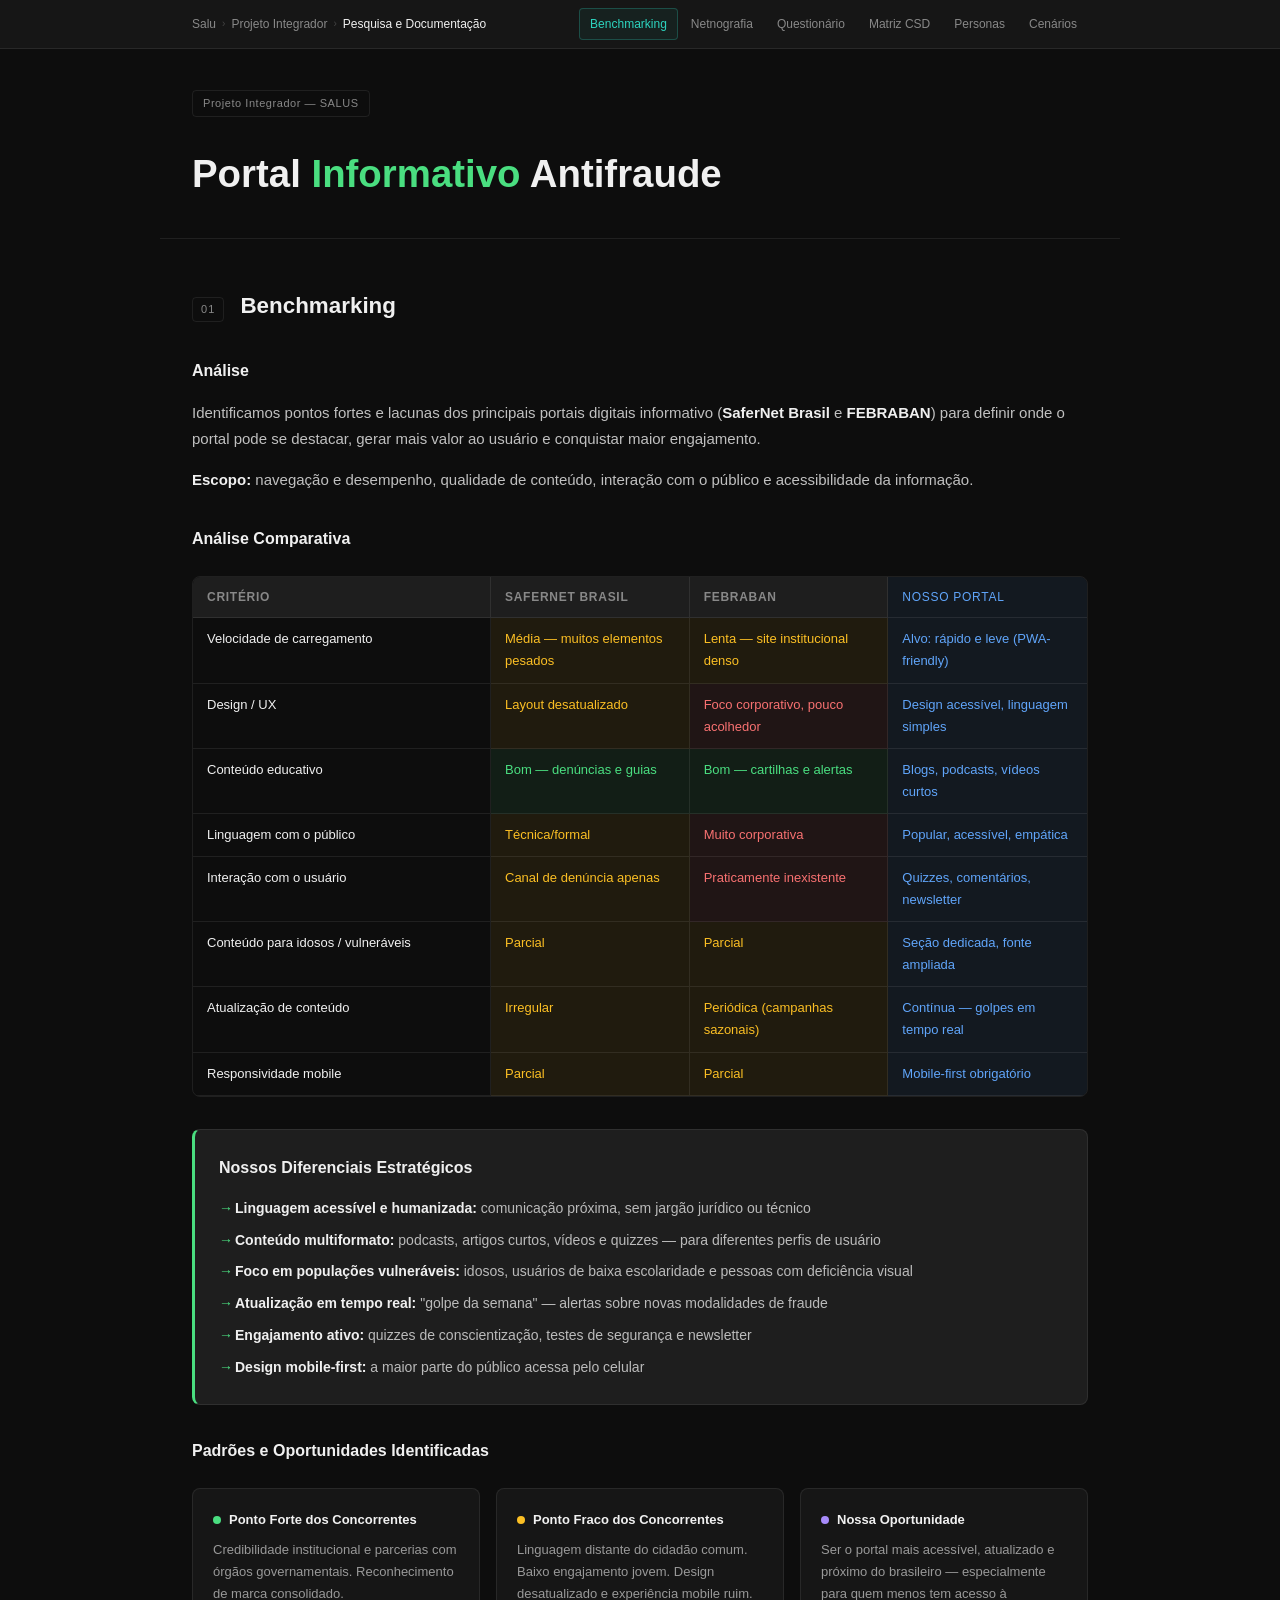
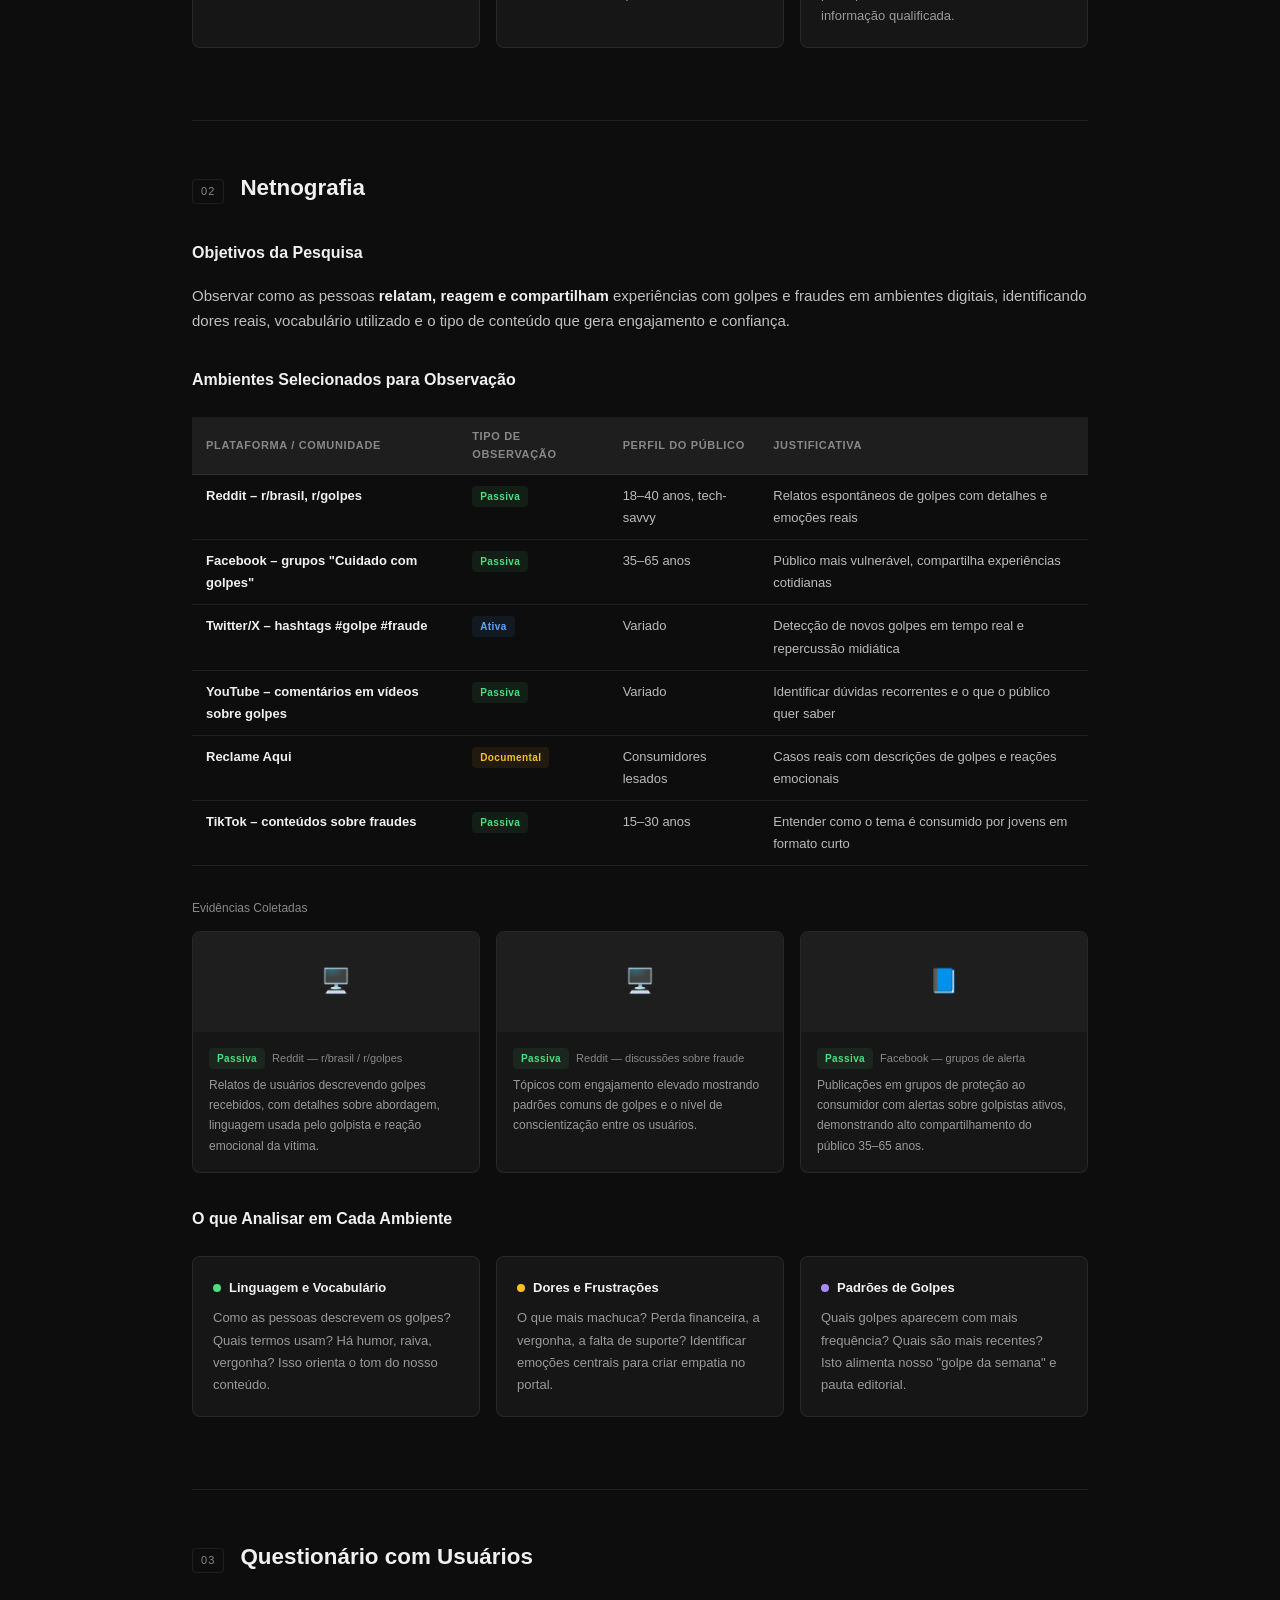
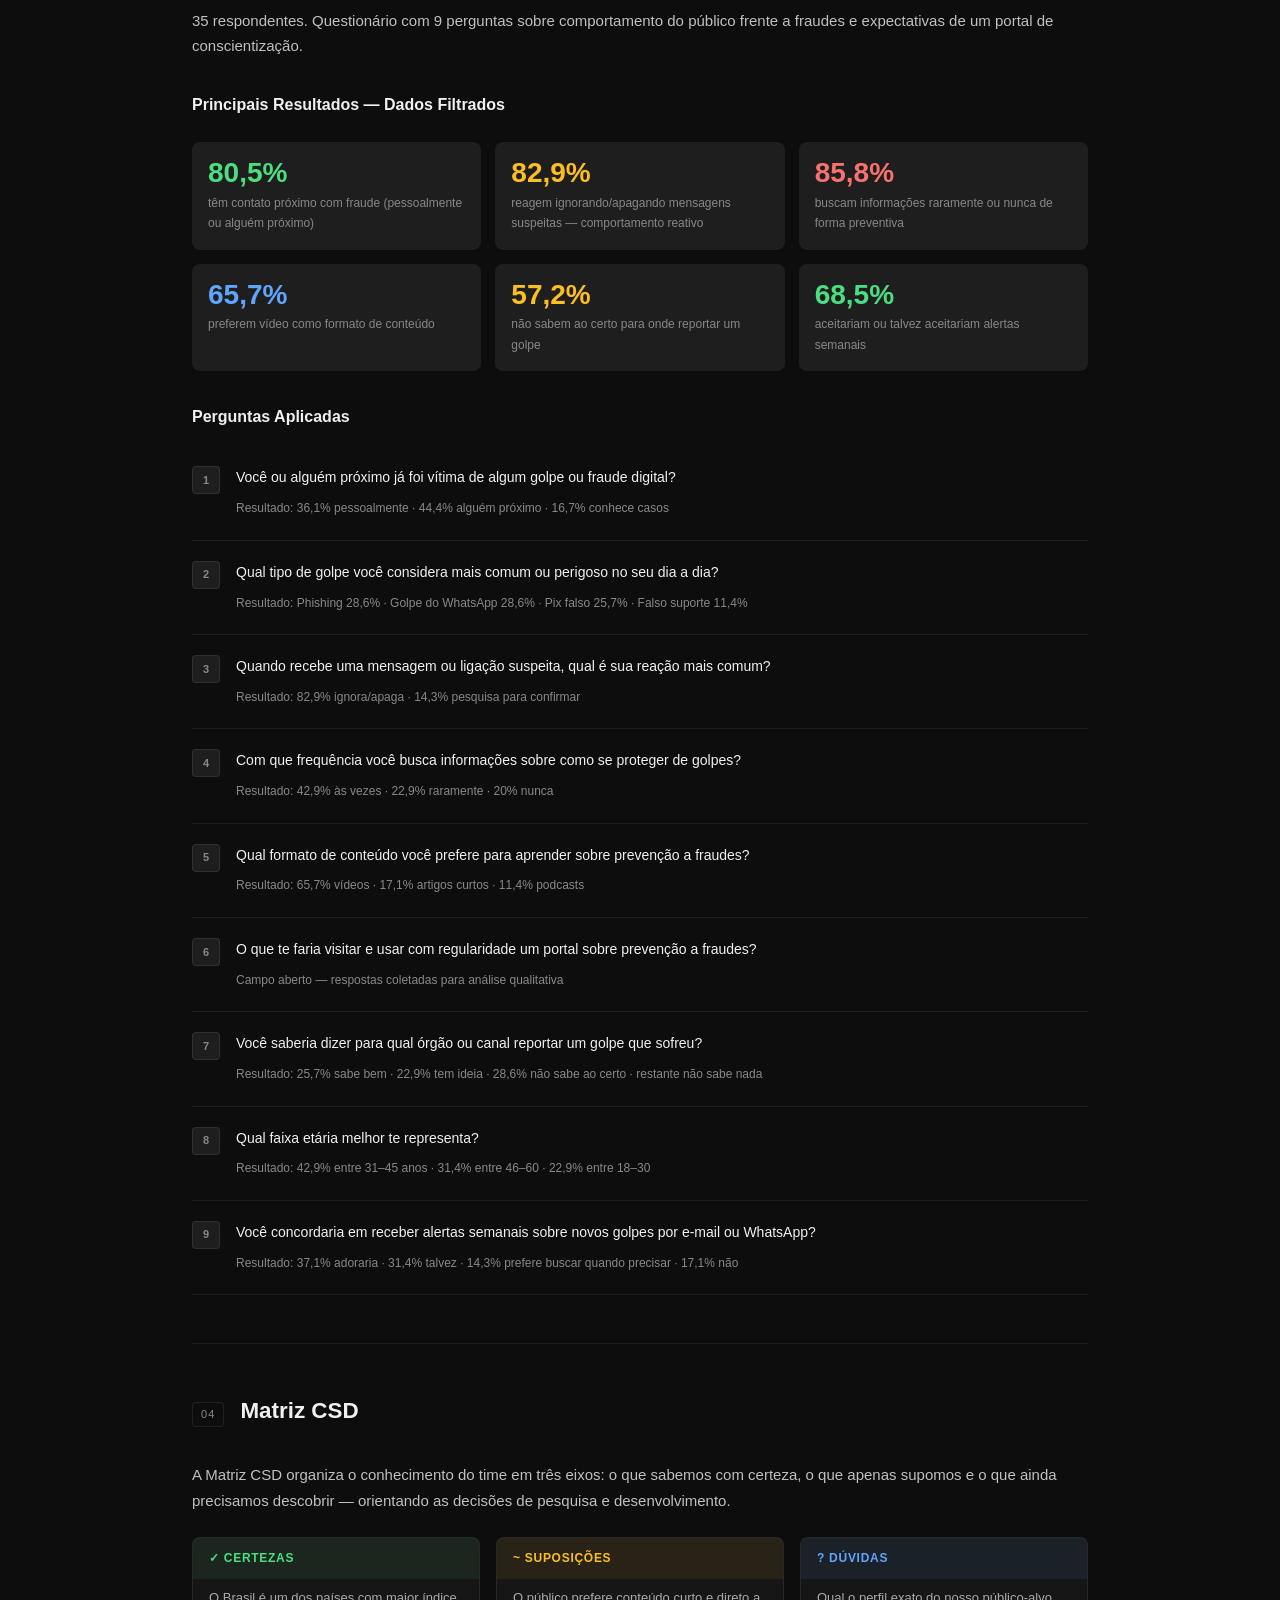
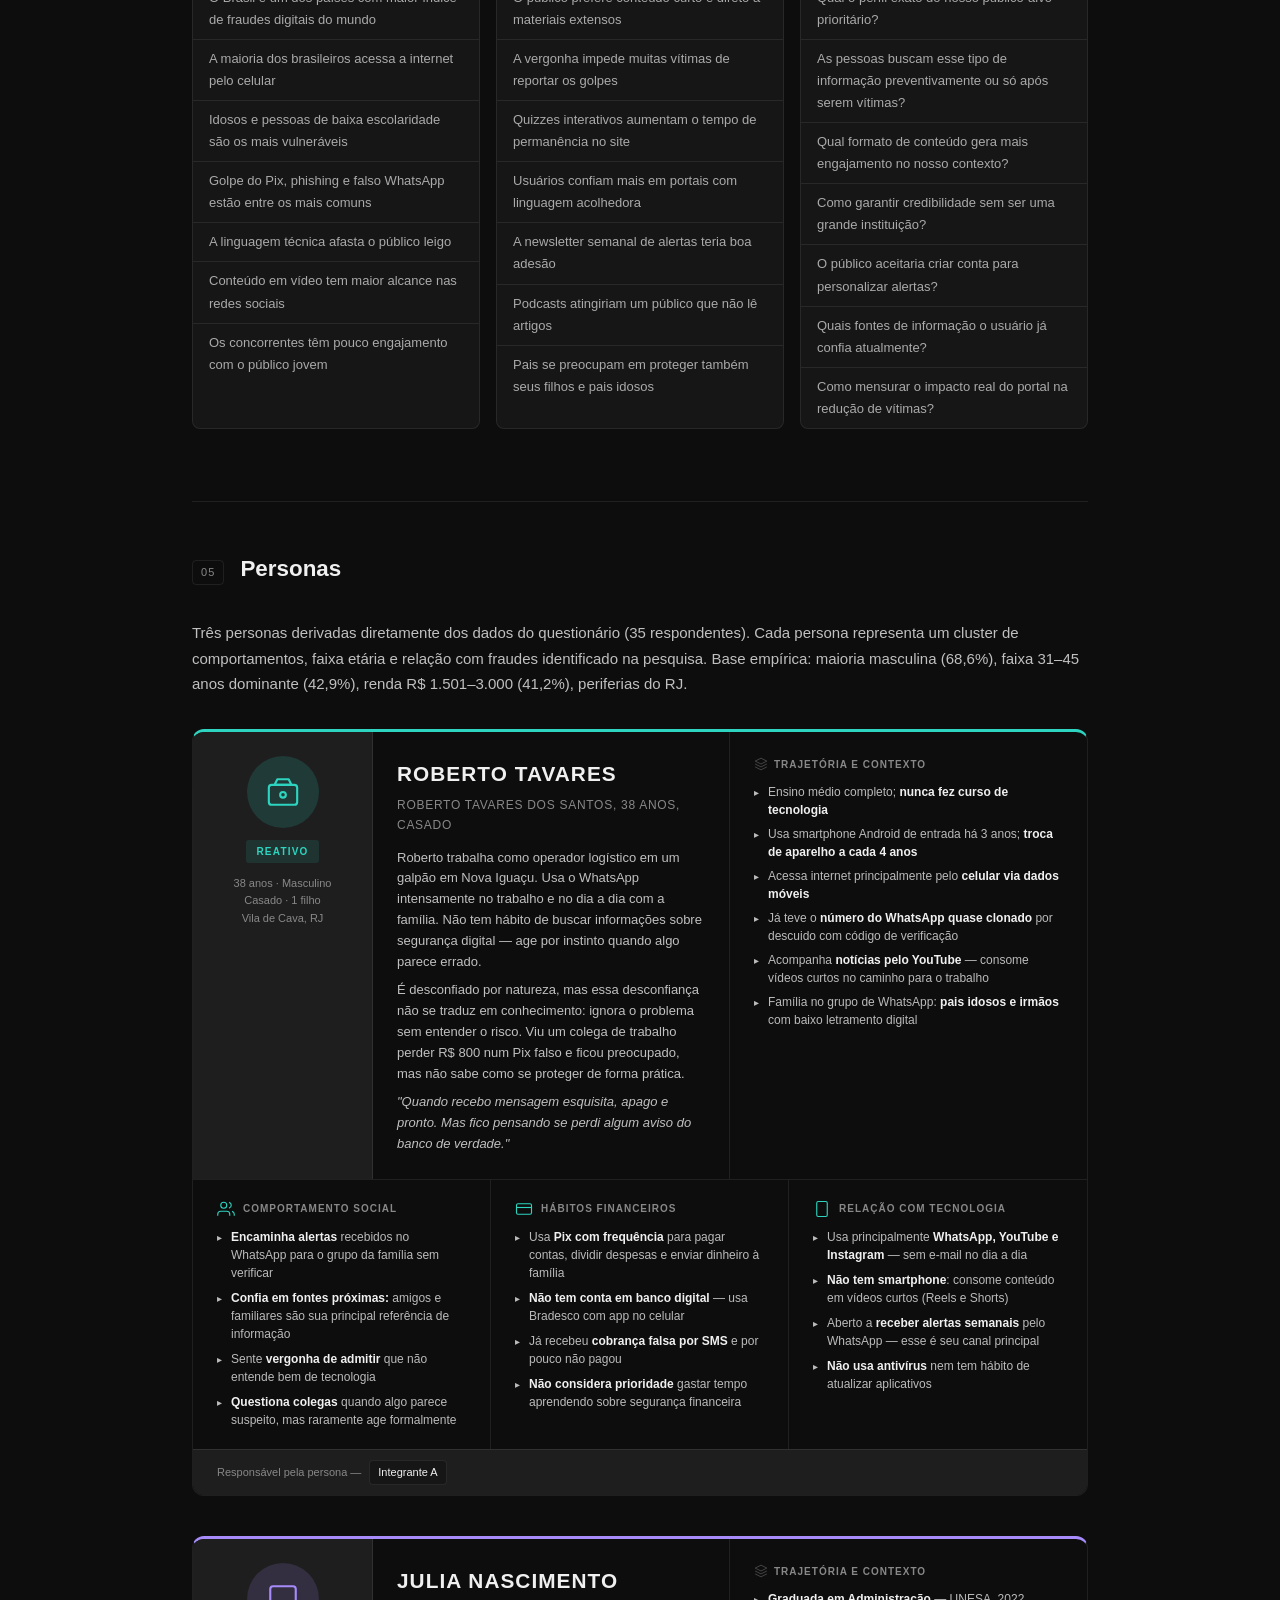
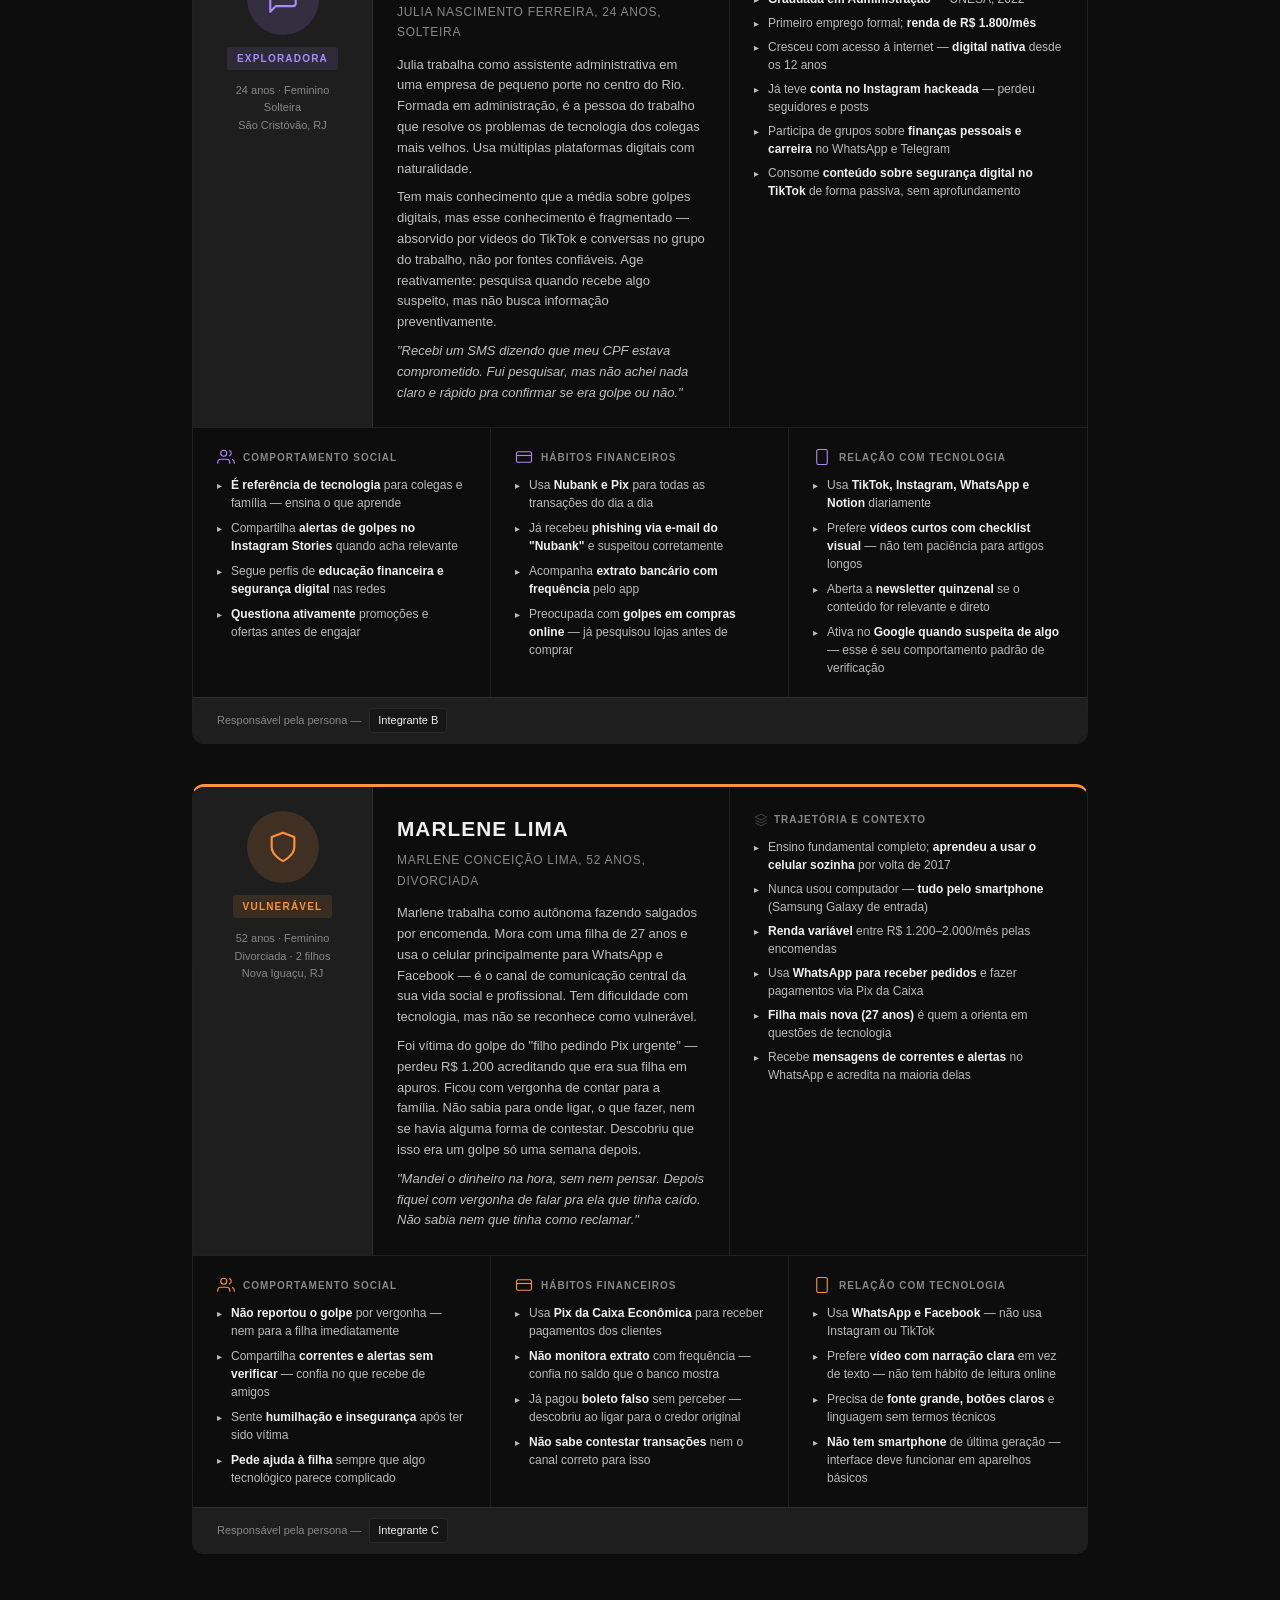
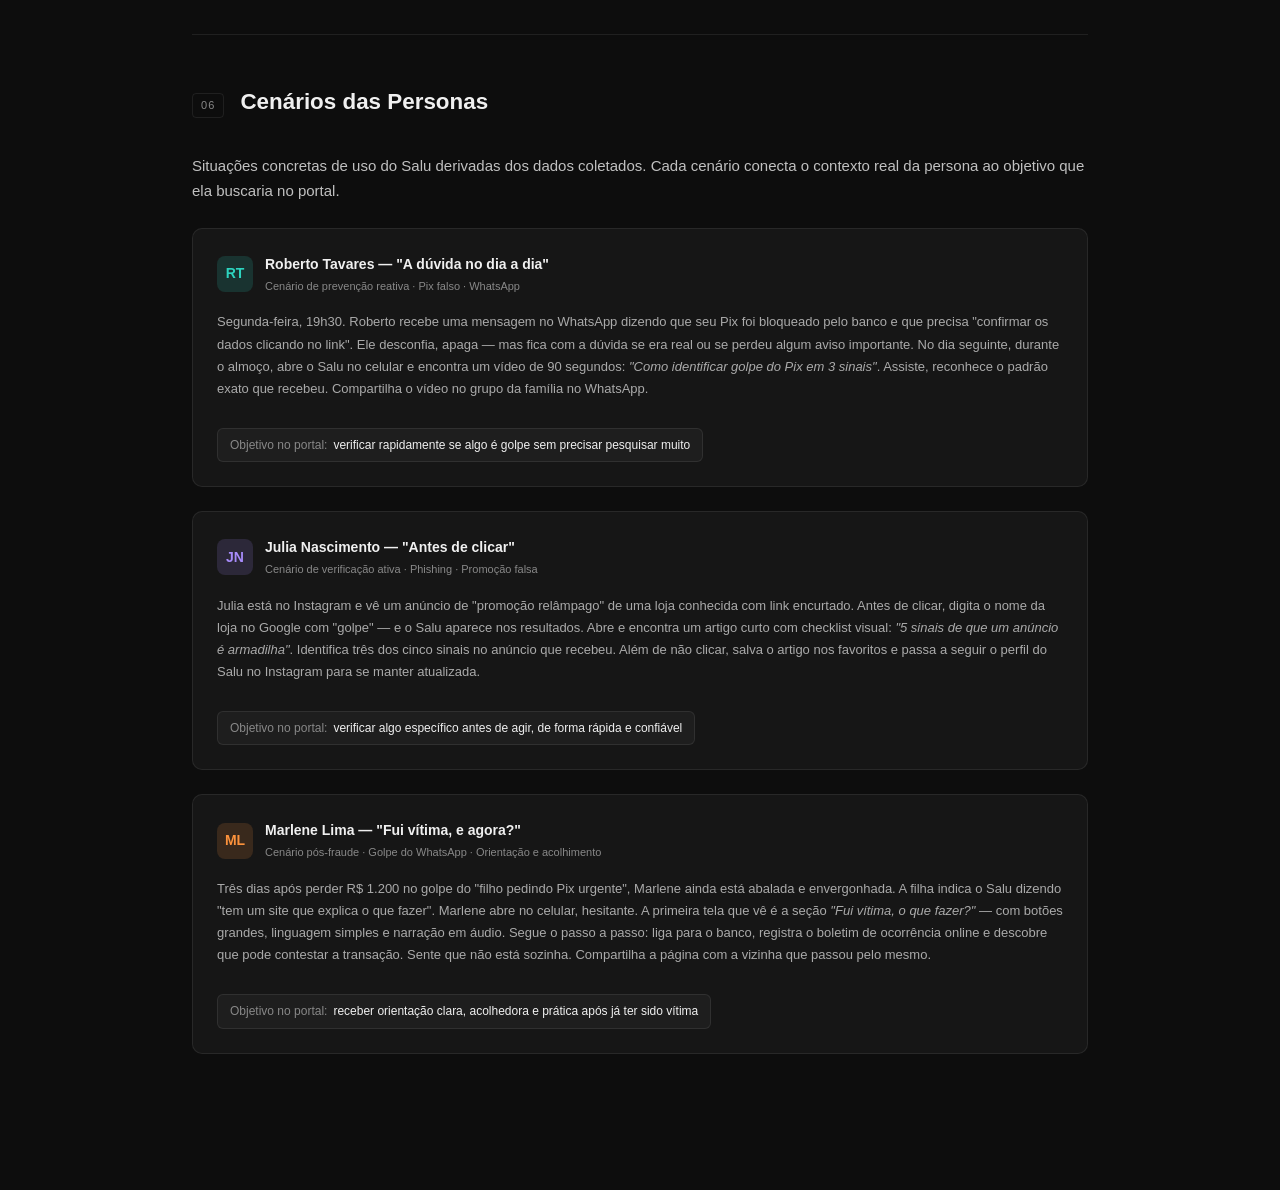
==== commit 863612a2: "feat: salu protector" ====
--- a/docs/searches/index.html
+++ b/docs/searches/index.html
@@ -1,82 +1,90 @@
 <!DOCTYPE html>
 <html lang="pt-BR">
 <head>
-    <meta charset="UTF-8">
-    <meta name="viewport" content="width=device-width, initial-scale=1.0">
-    <title>Projeto Integrador – Portal Antifraude</title>
-    <link rel="stylesheet" href="css/style.css">
+  <meta charset="UTF-8">
+  <meta name="viewport" content="width=device-width, initial-scale=1.0">
+  <title>Projeto Integrador – Portal Antifraude</title>
+  <link rel="stylesheet" href="css/style.css">
 </head>
 <body>
 
+<nav class="topnav">
+  <div class="topnav-inner">
+    <div class="breadcrumb">
+      <a href="#">Salu</a>
+      <span class="breadcrumb-sep">›</span>
+      <a href="#">Projeto Integrador</a>
+      <span class="breadcrumb-sep">›</span>
+      <span class="breadcrumb-current">Pesquisa e Documentação</span>
+    </div>
+    <div class="nav-links">
+      <a href="#benchmarking" class="nav-link">Benchmarking</a>
+      <a href="#netnografia" class="nav-link">Netnografia</a>
+      <a href="#questionario" class="nav-link">Questionário</a>
+      <a href="#csd" class="nav-link">Matriz CSD</a>
+      <a href="#personas" class="nav-link active">Personas</a>
+      <a href="#cenarios" class="nav-link">Cenários</a>
+    </div>
+  </div>
+</nav>
+
 <header>
-  <div class="tag">Projeto Integrador — ADS</div>
-  <div class="tag">SALUS</div>
-  <h1>Portal Antifraude <span>Digital</span></h1>
-  <p class="subtitle">Benchmarking, Netnografia, Questionário e Matriz CSD<br/>Pesquisa e Documentação inicial.</p>
+  <div class="tag">Projeto Integrador — SALUS</div>
+  <h1>Portal <span>Informativo</span> Antifraude</h1>
 </header>
 
 <main>
 
-  <section class="section">
+  <!-- 01 BENCHMARKING -->
+  <section class="section" id="benchmarking">
     <div class="section-header">
       <span class="section-num">01</span>
-      <h2>Benchmarking Competitivo</h2>
-    </div>
-
-    <h3>Objetivos da Análise</h3>
-    <p>Identificar os pontos fortes e as lacunas dos principais concorrentes (<strong>SaferNet Brasil</strong> e <strong>FEBRABAN</strong>) para definir onde o portal pode se destacar, gerar mais valor ao usuário e conquistar maior engajamento.</p>
+      <h2>Benchmarking</h2>
+    </div>
+    <h3>Análise</h3>
+    <p>Identificamos pontos fortes e lacunas dos principais portais digitais informativo (<strong>SaferNet Brasil</strong> e <strong>FEBRABAN</strong>) para definir onde o portal pode se destacar, gerar mais valor ao usuário e conquistar maior engajamento.</p>
     <p><strong>Escopo:</strong> navegação e desempenho, qualidade de conteúdo, interação com o público e acessibilidade da informação.</p>
-
     <h3>Análise Comparativa</h3>
     <div class="bench-grid">
       <div class="bench-cell bench-header">Critério</div>
       <div class="bench-cell bench-header">SaferNet Brasil</div>
       <div class="bench-cell bench-header">FEBRABAN</div>
       <div class="bench-cell bench-header our bench-header">Nosso Portal</div>
-
       <div class="bench-cell bench-label">Velocidade de carregamento</div>
       <div class="bench-cell warn">Média — muitos elementos pesados</div>
       <div class="bench-cell warn">Lenta — site institucional denso</div>
       <div class="bench-cell our">Alvo: rápido e leve (PWA-friendly)</div>
-
       <div class="bench-cell bench-label">Design / UX</div>
       <div class="bench-cell warn">Layout desatualizado</div>
       <div class="bench-cell bad">Foco corporativo, pouco acolhedor</div>
       <div class="bench-cell our">Design acessível, linguagem simples</div>
-
       <div class="bench-cell bench-label">Conteúdo educativo</div>
       <div class="bench-cell good">Bom — denúncias e guias</div>
       <div class="bench-cell good">Bom — cartilhas e alertas</div>
       <div class="bench-cell our">Blogs, podcasts, vídeos curtos</div>
-
       <div class="bench-cell bench-label">Linguagem com o público</div>
       <div class="bench-cell warn">Técnica/formal</div>
       <div class="bench-cell bad">Muito corporativa</div>
       <div class="bench-cell our">Popular, acessível, empática</div>
-
       <div class="bench-cell bench-label">Interação com o usuário</div>
       <div class="bench-cell warn">Canal de denúncia apenas</div>
       <div class="bench-cell bad">Praticamente inexistente</div>
       <div class="bench-cell our">Quizzes, comentários, newsletter</div>
-
       <div class="bench-cell bench-label">Conteúdo para idosos / vulneráveis</div>
       <div class="bench-cell warn">Parcial</div>
       <div class="bench-cell warn">Parcial</div>
       <div class="bench-cell our">Seção dedicada, fonte ampliada</div>
-
       <div class="bench-cell bench-label">Atualização de conteúdo</div>
       <div class="bench-cell warn">Irregular</div>
       <div class="bench-cell warn">Periódica (campanhas sazonais)</div>
       <div class="bench-cell our">Contínua — golpes em tempo real</div>
-
       <div class="bench-cell bench-label">Responsividade mobile</div>
       <div class="bench-cell warn">Parcial</div>
       <div class="bench-cell warn">Parcial</div>
       <div class="bench-cell our">Mobile-first obrigatório</div>
     </div>
-
     <div class="diff-box">
-      <h3>🎯 Nossos Diferenciais Estratégicos</h3>
+      <h3>Nossos Diferenciais Estratégicos</h3>
       <ul class="diff-list">
         <li><strong>Linguagem acessível e humanizada:</strong> comunicação próxima, sem jargão jurídico ou técnico</li>
         <li><strong>Conteúdo multiformato:</strong> podcasts, artigos curtos, vídeos e quizzes — para diferentes perfis de usuário</li>
@@ -86,7 +94,6 @@
         <li><strong>Design mobile-first:</strong> a maior parte do público acessa pelo celular</li>
       </ul>
     </div>
-
     <h3>Padrões e Oportunidades Identificadas</h3>
     <div class="card-grid">
       <div class="card">
@@ -104,15 +111,14 @@
     </div>
   </section>
 
-  <section class="section">
+  <!-- 02 NETNOGRAFIA -->
+  <section class="section" id="netnografia">
     <div class="section-header">
       <span class="section-num">02</span>
       <h2>Netnografia</h2>
     </div>
-
     <h3>Objetivos da Pesquisa</h3>
     <p>Observar como as pessoas <strong>relatam, reagem e compartilham</strong> experiências com golpes e fraudes em ambientes digitais, identificando dores reais, vocabulário utilizado e o tipo de conteúdo que gera engajamento e confiança.</p>
-
     <h3>Ambientes Selecionados para Observação</h3>
     <table class="netno-table">
       <thead>
@@ -137,7 +143,7 @@
           <td>Público mais vulnerável, compartilha experiências cotidianas</td>
         </tr>
         <tr>
-          <td><strong>Twitter/X – hashtags #golpe #fraude #estelionato</strong></td>
+          <td><strong>Twitter/X – hashtags #golpe #fraude</strong></td>
           <td><span class="badge badge-blue">Ativa</span></td>
           <td>Variado</td>
           <td>Detecção de novos golpes em tempo real e repercussão midiática</td>
@@ -162,53 +168,32 @@
         </tr>
       </tbody>
     </table>
-
     <div class="evidencias">
-      <p class="evidencias-label">📎 Evidências Coletadas</p>
+      <p class="evidencias-label">Evidências Coletadas</p>
       <div class="evidencias-grid">
-
         <div class="evidencia-card">
-          <div class="evidencia-img" style="background-image: url('img/golpesreddt1.png');">
-            <span class="placeholder-icon">🖥️</span>
-          </div>
+          <div class="evidencia-img"><span>🖥️</span></div>
           <div class="evidencia-body">
-            <div class="evidencia-platform">
-              <span class="badge badge-green">Passiva</span>
-              Reddit — r/brasil / r/golpes
-            </div>
+            <div class="evidencia-platform"><span class="badge badge-green">Passiva</span> Reddit — r/brasil / r/golpes</div>
             <p class="evidencia-desc">Relatos de usuários descrevendo golpes recebidos, com detalhes sobre abordagem, linguagem usada pelo golpista e reação emocional da vítima.</p>
           </div>
         </div>
-
         <div class="evidencia-card">
-          <div class="evidencia-img" style="background-image: url('img/golpesreddt2.png');">
-            <span class="placeholder-icon">🖥️</span>
-          </div>
+          <div class="evidencia-img"><span>🖥️</span></div>
           <div class="evidencia-body">
-            <div class="evidencia-platform">
-              <span class="badge badge-green">Passiva</span>
-              Reddit — discussões sobre fraude
-            </div>
-            <p class="evidencia-desc">Tópicos com engajamento elevado mostrando padrões comuns de golpes e o nível de conscientização (ou falta dele) entre os usuários.</p>
-          </div>
-        </div>
-
+            <div class="evidencia-platform"><span class="badge badge-green">Passiva</span> Reddit — discussões sobre fraude</div>
+            <p class="evidencia-desc">Tópicos com engajamento elevado mostrando padrões comuns de golpes e o nível de conscientização entre os usuários.</p>
+          </div>
+        </div>
         <div class="evidencia-card">
-          <div class="evidencia-img" style="background-image: url('img/golpesfacebook.png');">
-            <span class="placeholder-icon">🖥️</span>
-          </div>
+          <div class="evidencia-img"><span>📘</span></div>
           <div class="evidencia-body">
-            <div class="evidencia-platform">
-              <span class="badge badge-green">Passiva</span>
-              Facebook — grupos de alerta
-            </div>
-            <p class="evidencia-desc">Publicações em grupos de proteção ao consumidor com alertas sobre golpistas ativos, demonstrando alto compartilhamento e engajamento do público 35–65 anos.</p>
-          </div>
-        </div>
-
-      </div>
-    </div>
-
+            <div class="evidencia-platform"><span class="badge badge-green">Passiva</span> Facebook — grupos de alerta</div>
+            <p class="evidencia-desc">Publicações em grupos de proteção ao consumidor com alertas sobre golpistas ativos, demonstrando alto compartilhamento do público 35–65 anos.</p>
+          </div>
+        </div>
+      </div>
+    </div>
     <h3>O que Analisar em Cada Ambiente</h3>
     <div class="card-grid">
       <div class="card">
@@ -226,87 +211,99 @@
     </div>
   </section>
 
-  <section class="section">
+  <!-- 03 QUESTIONÁRIO -->
+  <section class="section" id="questionario">
     <div class="section-header">
       <span class="section-num">03</span>
       <h2>Questionário com Usuários</h2>
     </div>
-    <p>Questionário objetivo, com no máximo 9 perguntas, voltado para entender o comportamento do público frente a fraudes e o que esperam de um portal de conscientização.</p>
-
+    <p>35 respondentes. Questionário com 9 perguntas sobre comportamento do público frente a fraudes e expectativas de um portal de conscientização.</p>
+
+    <h3>Principais Resultados — Dados Filtrados</h3>
+    <div class="dados-grid">
+      <div class="dado-card"><div class="dado-num green">80,5%</div><div class="dado-label">têm contato próximo com fraude (pessoalmente ou alguém próximo)</div></div>
+      <div class="dado-card"><div class="dado-num amber">82,9%</div><div class="dado-label">reagem ignorando/apagando mensagens suspeitas — comportamento reativo</div></div>
+      <div class="dado-card"><div class="dado-num red">85,8%</div><div class="dado-label">buscam informações raramente ou nunca de forma preventiva</div></div>
+      <div class="dado-card"><div class="dado-num blue">65,7%</div><div class="dado-label">preferem vídeo como formato de conteúdo</div></div>
+      <div class="dado-card"><div class="dado-num amber">57,2%</div><div class="dado-label">não sabem ao certo para onde reportar um golpe</div></div>
+      <div class="dado-card"><div class="dado-num green">68,5%</div><div class="dado-label">aceitariam ou talvez aceitariam alertas semanais</div></div>
+    </div>
+
+    <h3>Perguntas Aplicadas</h3>
     <ul class="q-list">
       <li class="q-item">
         <span class="q-num"></span>
         <div>
           <div class="q-text">Você ou alguém próximo já foi vítima de algum golpe ou fraude digital?</div>
-          <span class="q-type">Escala: Sim, pessoalmente / Sim, alguém próximo / Não, mas conheço casos / Não sei</span>
+          <span class="q-type">Resultado: 36,1% pessoalmente · 44,4% alguém próximo · 16,7% conhece casos</span>
         </div>
       </li>
       <li class="q-item">
         <span class="q-num"></span>
         <div>
           <div class="q-text">Qual tipo de golpe você considera mais comum ou perigoso no seu dia a dia?</div>
-          <span class="q-type">Múltipla escolha: Pix falso / Phishing por e-mail ou SMS / Falso suporte técnico / Golpe do WhatsApp / Outro</span>
+          <span class="q-type">Resultado: Phishing 28,6% · Golpe do WhatsApp 28,6% · Pix falso 25,7% · Falso suporte 11,4%</span>
         </div>
       </li>
       <li class="q-item">
         <span class="q-num"></span>
         <div>
           <div class="q-text">Quando recebe uma mensagem ou ligação suspeita, qual é sua reação mais comum?</div>
-          <span class="q-type">Múltipla escolha: Ignoro e apago / Pesquiso para confirmar / Encaminho para alguém de confiança / Não sei o que fazer</span>
+          <span class="q-type">Resultado: 82,9% ignora/apaga · 14,3% pesquisa para confirmar</span>
         </div>
       </li>
       <li class="q-item">
         <span class="q-num"></span>
         <div>
           <div class="q-text">Com que frequência você busca informações sobre como se proteger de golpes?</div>
-          <span class="q-type">Escala: Nunca / Raramente / Às vezes / Com frequência / Sempre</span>
+          <span class="q-type">Resultado: 42,9% às vezes · 22,9% raramente · 20% nunca</span>
         </div>
       </li>
       <li class="q-item">
         <span class="q-num"></span>
         <div>
           <div class="q-text">Qual formato de conteúdo você prefere para aprender sobre prevenção a fraudes?</div>
-          <span class="q-type">Múltipla escolha: Artigos e textos curtos / Vídeos / Podcasts / Infográficos / Quizzes interativos</span>
+          <span class="q-type">Resultado: 65,7% vídeos · 17,1% artigos curtos · 11,4% podcasts</span>
         </div>
       </li>
       <li class="q-item">
         <span class="q-num"></span>
         <div>
           <div class="q-text">O que te faria visitar e usar com regularidade um portal sobre prevenção a fraudes?</div>
-          <span class="q-type">Aberta curta: campo de texto</span>
+          <span class="q-type">Campo aberto — respostas coletadas para análise qualitativa</span>
         </div>
       </li>
       <li class="q-item">
         <span class="q-num"></span>
         <div>
           <div class="q-text">Você saberia dizer para qual órgão ou canal reportar um golpe que sofreu?</div>
-          <span class="q-type">Escala: Sim, sei bem / Tenho uma ideia / Não sei ao certo / Não sei nada</span>
+          <span class="q-type">Resultado: 25,7% sabe bem · 22,9% tem ideia · 28,6% não sabe ao certo · restante não sabe nada</span>
         </div>
       </li>
       <li class="q-item">
         <span class="q-num"></span>
         <div>
           <div class="q-text">Qual faixa etária melhor te representa?</div>
-          <span class="q-type">Múltipla escolha: Até 17 anos / 18–30 / 31–45 / 46–60 / Acima de 60</span>
+          <span class="q-type">Resultado: 42,9% entre 31–45 anos · 31,4% entre 46–60 · 22,9% entre 18–30</span>
         </div>
       </li>
       <li class="q-item">
         <span class="q-num"></span>
         <div>
           <div class="q-text">Você concordaria em receber alertas semanais sobre novos golpes por e-mail ou WhatsApp?</div>
-          <span class="q-type">Escala: Sim, adoraria / Talvez / Prefiro buscar quando precisar / Não</span>
+          <span class="q-type">Resultado: 37,1% adoraria · 31,4% talvez · 14,3% prefere buscar quando precisar · 17,1% não</span>
         </div>
       </li>
     </ul>
   </section>
 
-  <section class="section">
+  <!-- 04 MATRIZ CSD -->
+  <section class="section" id="csd">
     <div class="section-header">
       <span class="section-num">04</span>
       <h2>Matriz CSD</h2>
     </div>
     <p>A Matriz CSD organiza o conhecimento do time em três eixos: o que sabemos com certeza, o que apenas supomos e o que ainda precisamos descobrir — orientando as decisões de pesquisa e desenvolvimento.</p>
-
     <div class="csd-grid">
       <div class="csd-col">
         <div class="csd-header cert">✓ Certezas</div>
@@ -341,6 +338,304 @@
     </div>
   </section>
 
+  <!-- 05 PERSONAS -->
+  <section class="section" id="personas">
+    <div class="section-header">
+      <span class="section-num">05</span>
+      <h2>Personas</h2>
+    </div>
+    <p>Três personas derivadas diretamente dos dados do questionário (35 respondentes). Cada persona representa um cluster de comportamentos, faixa etária e relação com fraudes identificado na pesquisa. Base empírica: maioria masculina (68,6%), faixa 31–45 anos dominante (42,9%), renda R$ 1.501–3.000 (41,2%), periferias do RJ.</p>
+
+    <!-- ——— PERSONA 1 ——— -->
+    <div class="persona-doc pd-teal">
+      <div class="pd-top">
+        <div class="pd-identity">
+          <div class="pd-icon-wrap pdi-teal">
+            <svg viewBox="0 0 24 24" fill="none" stroke="#2dd4bf" stroke-width="1.5" stroke-linecap="round" stroke-linejoin="round">
+              <path d="M20 7H4a2 2 0 0 0-2 2v10a2 2 0 0 0 2 2h16a2 2 0 0 0 2-2V9a2 2 0 0 0-2-2z"/><path d="M16 3H8l-2 4h12l-2-4z"/><circle cx="12" cy="14" r="2"/>
+            </svg>
+          </div>
+          <span class="pd-archetype arch-teal">Reativo</span>
+          <div class="pd-meta">38 anos · Masculino<br>Casado · 1 filho<br>Vila de Cava, RJ</div>
+        </div>
+        <div class="pd-bio">
+          <div class="pd-persona-name">Roberto Tavares</div>
+          <div class="pd-persona-sub">Roberto Tavares dos Santos, 38 anos, casado</div>
+          <p>Roberto trabalha como operador logístico em um galpão em Nova Iguaçu. Usa o WhatsApp intensamente no trabalho e no dia a dia com a família. Não tem hábito de buscar informações sobre segurança digital — age por instinto quando algo parece errado.</p>
+          <p>É desconfiado por natureza, mas essa desconfiança não se traduz em conhecimento: ignora o problema sem entender o risco. Viu um colega de trabalho perder R$ 800 num Pix falso e ficou preocupado, mas não sabe como se proteger de forma prática.</p>
+          <p><em>"Quando recebo mensagem esquisita, apago e pronto. Mas fico pensando se perdi algum aviso do banco de verdade."</em></p>
+        </div>
+        <div class="pd-traj">
+          <div class="pd-traj-title">
+            <svg viewBox="0 0 24 24" fill="none" stroke="currentColor" stroke-width="1.5"><path d="M12 2L2 7l10 5 10-5-10-5z"/><path d="M2 17l10 5 10-5"/><path d="M2 12l10 5 10-5"/></svg>
+            Trajetória e contexto
+          </div>
+          <ul>
+            <li>Ensino médio completo; <strong>nunca fez curso de tecnologia</strong></li>
+            <li>Usa smartphone Android de entrada há 3 anos; <strong>troca de aparelho a cada 4 anos</strong></li>
+            <li>Acessa internet principalmente pelo <strong>celular via dados móveis</strong></li>
+            <li>Já teve o <strong>número do WhatsApp quase clonado</strong> por descuido com código de verificação</li>
+            <li>Acompanha <strong>notícias pelo YouTube</strong> — consome vídeos curtos no caminho para o trabalho</li>
+            <li>Família no grupo de WhatsApp: <strong>pais idosos e irmãos</strong> com baixo letramento digital</li>
+          </ul>
+        </div>
+      </div>
+      <div class="pd-bottom">
+        <div class="pd-col">
+          <div class="pd-col-title">
+            <svg viewBox="0 0 24 24" fill="none" stroke="#2dd4bf" stroke-width="1.5"><path d="M17 21v-2a4 4 0 0 0-4-4H5a4 4 0 0 0-4 4v2"/><circle cx="9" cy="7" r="4"/><path d="M23 21v-2a4 4 0 0 0-3-3.87"/><path d="M16 3.13a4 4 0 0 1 0 7.75"/></svg>
+            Comportamento social
+          </div>
+          <ul>
+            <li><strong>Encaminha alertas</strong> recebidos no WhatsApp para o grupo da família sem verificar</li>
+            <li><strong>Confia em fontes próximas:</strong> amigos e familiares são sua principal referência de informação</li>
+            <li>Sente <strong>vergonha de admitir</strong> que não entende bem de tecnologia</li>
+            <li><strong>Questiona colegas</strong> quando algo parece suspeito, mas raramente age formalmente</li>
+          </ul>
+        </div>
+        <div class="pd-col">
+          <div class="pd-col-title">
+            <svg viewBox="0 0 24 24" fill="none" stroke="#2dd4bf" stroke-width="1.5"><rect x="2" y="5" width="20" height="14" rx="2"/><path d="M2 10h20"/></svg>
+            Hábitos financeiros
+          </div>
+          <ul>
+            <li>Usa <strong>Pix com frequência</strong> para pagar contas, dividir despesas e enviar dinheiro à família</li>
+            <li><strong>Não tem conta em banco digital</strong> — usa Bradesco com app no celular</li>
+            <li>Já recebeu <strong>cobrança falsa por SMS</strong> e por pouco não pagou</li>
+            <li><strong>Não considera prioridade</strong> gastar tempo aprendendo sobre segurança financeira</li>
+          </ul>
+        </div>
+        <div class="pd-col">
+          <div class="pd-col-title">
+            <svg viewBox="0 0 24 24" fill="none" stroke="#2dd4bf" stroke-width="1.5"><rect x="5" y="2" width="14" height="20" rx="2"/><path d="M12 18h.01"/></svg>
+            Relação com tecnologia
+          </div>
+          <ul>
+            <li>Usa principalmente <strong>WhatsApp, YouTube e Instagram</strong> — sem e-mail no dia a dia</li>
+            <li><strong>Não tem smartphone</strong>: consome conteúdo em vídeos curtos (Reels e Shorts)</li>
+            <li>Aberto a <strong>receber alertas semanais</strong> pelo WhatsApp — esse é seu canal principal</li>
+            <li><strong>Não usa antivírus</strong> nem tem hábito de atualizar aplicativos</li>
+          </ul>
+        </div>
+      </div>
+      <div class="pd-footer">Responsável pela persona — <span class="mchip">Integrante A</span></div>
+    </div>
+
+    <!-- ——— PERSONA 2 ——— -->
+    <div class="persona-doc pd-purple">
+      <div class="pd-top">
+        <div class="pd-identity">
+          <div class="pd-icon-wrap pdi-purple">
+            <svg viewBox="0 0 24 24" fill="none" stroke="#a78bfa" stroke-width="1.5" stroke-linecap="round" stroke-linejoin="round">
+              <path d="M21 15a2 2 0 0 1-2 2H7l-4 4V5a2 2 0 0 1 2-2h14a2 2 0 0 1 2 2z"/>
+            </svg>
+          </div>
+          <span class="pd-archetype arch-purple">Exploradora</span>
+          <div class="pd-meta">24 anos · Feminino<br>Solteira<br>São Cristóvão, RJ</div>
+        </div>
+        <div class="pd-bio">
+          <div class="pd-persona-name">Julia Nascimento</div>
+          <div class="pd-persona-sub">Julia Nascimento Ferreira, 24 anos, solteira</div>
+          <p>Julia trabalha como assistente administrativa em uma empresa de pequeno porte no centro do Rio. Formada em administração, é a pessoa do trabalho que resolve os problemas de tecnologia dos colegas mais velhos. Usa múltiplas plataformas digitais com naturalidade.</p>
+          <p>Tem mais conhecimento que a média sobre golpes digitais, mas esse conhecimento é fragmentado — absorvido por vídeos do TikTok e conversas no grupo do trabalho, não por fontes confiáveis. Age reativamente: pesquisa quando recebe algo suspeito, mas não busca informação preventivamente.</p>
+          <p><em>"Recebi um SMS dizendo que meu CPF estava comprometido. Fui pesquisar, mas não achei nada claro e rápido pra confirmar se era golpe ou não."</em></p>
+        </div>
+        <div class="pd-traj">
+          <div class="pd-traj-title">
+            <svg viewBox="0 0 24 24" fill="none" stroke="currentColor" stroke-width="1.5"><path d="M12 2L2 7l10 5 10-5-10-5z"/><path d="M2 17l10 5 10-5"/><path d="M2 12l10 5 10-5"/></svg>
+            Trajetória e contexto
+          </div>
+          <ul>
+            <li><strong>Graduada em Administração</strong> — UNESA, 2022</li>
+            <li>Primeiro emprego formal; <strong>renda de R$ 1.800/mês</strong></li>
+            <li>Cresceu com acesso à internet — <strong>digital nativa</strong> desde os 12 anos</li>
+            <li>Já teve <strong>conta no Instagram hackeada</strong> — perdeu seguidores e posts</li>
+            <li>Participa de grupos sobre <strong>finanças pessoais e carreira</strong> no WhatsApp e Telegram</li>
+            <li>Consome <strong>conteúdo sobre segurança digital no TikTok</strong> de forma passiva, sem aprofundamento</li>
+          </ul>
+        </div>
+      </div>
+      <div class="pd-bottom">
+        <div class="pd-col">
+          <div class="pd-col-title">
+            <svg viewBox="0 0 24 24" fill="none" stroke="#a78bfa" stroke-width="1.5"><path d="M17 21v-2a4 4 0 0 0-4-4H5a4 4 0 0 0-4 4v2"/><circle cx="9" cy="7" r="4"/><path d="M23 21v-2a4 4 0 0 0-3-3.87"/><path d="M16 3.13a4 4 0 0 1 0 7.75"/></svg>
+            Comportamento social
+          </div>
+          <ul>
+            <li><strong>É referência de tecnologia</strong> para colegas e família — ensina o que aprende</li>
+            <li>Compartilha <strong>alertas de golpes no Instagram Stories</strong> quando acha relevante</li>
+            <li>Segue perfis de <strong>educação financeira e segurança digital</strong> nas redes</li>
+            <li><strong>Questiona ativamente</strong> promoções e ofertas antes de engajar</li>
+          </ul>
+        </div>
+        <div class="pd-col">
+          <div class="pd-col-title">
+            <svg viewBox="0 0 24 24" fill="none" stroke="#a78bfa" stroke-width="1.5"><rect x="2" y="5" width="20" height="14" rx="2"/><path d="M2 10h20"/></svg>
+            Hábitos financeiros
+          </div>
+          <ul>
+            <li>Usa <strong>Nubank e Pix</strong> para todas as transações do dia a dia</li>
+            <li>Já recebeu <strong>phishing via e-mail do "Nubank"</strong> e suspeitou corretamente</li>
+            <li>Acompanha <strong>extrato bancário com frequência</strong> pelo app</li>
+            <li>Preocupada com <strong>golpes em compras online</strong> — já pesquisou lojas antes de comprar</li>
+          </ul>
+        </div>
+        <div class="pd-col">
+          <div class="pd-col-title">
+            <svg viewBox="0 0 24 24" fill="none" stroke="#a78bfa" stroke-width="1.5"><rect x="5" y="2" width="14" height="20" rx="2"/><path d="M12 18h.01"/></svg>
+            Relação com tecnologia
+          </div>
+          <ul>
+            <li>Usa <strong>TikTok, Instagram, WhatsApp e Notion</strong> diariamente</li>
+            <li>Prefere <strong>vídeos curtos com checklist visual</strong> — não tem paciência para artigos longos</li>
+            <li>Aberta a <strong>newsletter quinzenal</strong> se o conteúdo for relevante e direto</li>
+            <li>Ativa no <strong>Google quando suspeita de algo</strong> — esse é seu comportamento padrão de verificação</li>
+          </ul>
+        </div>
+      </div>
+      <div class="pd-footer">Responsável pela persona — <span class="mchip">Integrante B</span></div>
+    </div>
+
+    <!-- ——— PERSONA 3 ——— -->
+    <div class="persona-doc pd-coral">
+      <div class="pd-top">
+        <div class="pd-identity">
+          <div class="pd-icon-wrap pdi-coral">
+            <svg viewBox="0 0 24 24" fill="none" stroke="#fb923c" stroke-width="1.5" stroke-linecap="round" stroke-linejoin="round">
+              <path d="M12 22s8-4 8-10V5l-8-3-8 3v7c0 6 8 10 8 10z"/>
+            </svg>
+          </div>
+          <span class="pd-archetype arch-coral">Vulnerável</span>
+          <div class="pd-meta">52 anos · Feminino<br>Divorciada · 2 filhos<br>Nova Iguaçu, RJ</div>
+        </div>
+        <div class="pd-bio">
+          <div class="pd-persona-name">Marlene Lima</div>
+          <div class="pd-persona-sub">Marlene Conceição Lima, 52 anos, divorciada</div>
+          <p>Marlene trabalha como autônoma fazendo salgados por encomenda. Mora com uma filha de 27 anos e usa o celular principalmente para WhatsApp e Facebook — é o canal de comunicação central da sua vida social e profissional. Tem dificuldade com tecnologia, mas não se reconhece como vulnerável.</p>
+          <p>Foi vítima do golpe do "filho pedindo Pix urgente" — perdeu R$ 1.200 acreditando que era sua filha em apuros. Ficou com vergonha de contar para a família. Não sabia para onde ligar, o que fazer, nem se havia alguma forma de contestar. Descobriu que isso era um golpe só uma semana depois.</p>
+          <p><em>"Mandei o dinheiro na hora, sem nem pensar. Depois fiquei com vergonha de falar pra ela que tinha caído. Não sabia nem que tinha como reclamar."</em></p>
+        </div>
+        <div class="pd-traj">
+          <div class="pd-traj-title">
+            <svg viewBox="0 0 24 24" fill="none" stroke="currentColor" stroke-width="1.5"><path d="M12 2L2 7l10 5 10-5-10-5z"/><path d="M2 17l10 5 10-5"/><path d="M2 12l10 5 10-5"/></svg>
+            Trajetória e contexto
+          </div>
+          <ul>
+            <li>Ensino fundamental completo; <strong>aprendeu a usar o celular sozinha</strong> por volta de 2017</li>
+            <li>Nunca usou computador — <strong>tudo pelo smartphone</strong> (Samsung Galaxy de entrada)</li>
+            <li><strong>Renda variável</strong> entre R$ 1.200–2.000/mês pelas encomendas</li>
+            <li>Usa <strong>WhatsApp para receber pedidos</strong> e fazer pagamentos via Pix da Caixa</li>
+            <li><strong>Filha mais nova (27 anos)</strong> é quem a orienta em questões de tecnologia</li>
+            <li>Recebe <strong>mensagens de correntes e alertas</strong> no WhatsApp e acredita na maioria delas</li>
+          </ul>
+        </div>
+      </div>
+      <div class="pd-bottom">
+        <div class="pd-col">
+          <div class="pd-col-title">
+            <svg viewBox="0 0 24 24" fill="none" stroke="#fb923c" stroke-width="1.5"><path d="M17 21v-2a4 4 0 0 0-4-4H5a4 4 0 0 0-4 4v2"/><circle cx="9" cy="7" r="4"/><path d="M23 21v-2a4 4 0 0 0-3-3.87"/><path d="M16 3.13a4 4 0 0 1 0 7.75"/></svg>
+            Comportamento social
+          </div>
+          <ul>
+            <li><strong>Não reportou o golpe</strong> por vergonha — nem para a filha imediatamente</li>
+            <li>Compartilha <strong>correntes e alertas sem verificar</strong> — confia no que recebe de amigos</li>
+            <li>Sente <strong>humilhação e insegurança</strong> após ter sido vítima</li>
+            <li><strong>Pede ajuda à filha</strong> sempre que algo tecnológico parece complicado</li>
+          </ul>
+        </div>
+        <div class="pd-col">
+          <div class="pd-col-title">
+            <svg viewBox="0 0 24 24" fill="none" stroke="#fb923c" stroke-width="1.5"><rect x="2" y="5" width="20" height="14" rx="2"/><path d="M2 10h20"/></svg>
+            Hábitos financeiros
+          </div>
+          <ul>
+            <li>Usa <strong>Pix da Caixa Econômica</strong> para receber pagamentos dos clientes</li>
+            <li><strong>Não monitora extrato</strong> com frequência — confia no saldo que o banco mostra</li>
+            <li>Já pagou <strong>boleto falso</strong> sem perceber — descobriu ao ligar para o credor original</li>
+            <li><strong>Não sabe contestar transações</strong> nem o canal correto para isso</li>
+          </ul>
+        </div>
+        <div class="pd-col">
+          <div class="pd-col-title">
+            <svg viewBox="0 0 24 24" fill="none" stroke="#fb923c" stroke-width="1.5"><rect x="5" y="2" width="14" height="20" rx="2"/><path d="M12 18h.01"/></svg>
+            Relação com tecnologia
+          </div>
+          <ul>
+            <li>Usa <strong>WhatsApp e Facebook</strong> — não usa Instagram ou TikTok</li>
+            <li>Prefere <strong>vídeo com narração clara</strong> em vez de texto — não tem hábito de leitura online</li>
+            <li>Precisa de <strong>fonte grande, botões claros</strong> e linguagem sem termos técnicos</li>
+            <li><strong>Não tem smartphone</strong> de última geração — interface deve funcionar em aparelhos básicos</li>
+          </ul>
+        </div>
+      </div>
+      <div class="pd-footer">Responsável pela persona — <span class="mchip">Integrante C</span></div>
+    </div>
+
+  </section>
+
+  <!-- 06 CENÁRIOS -->
+  <section class="section" id="cenarios">
+    <div class="section-header">
+      <span class="section-num">06</span>
+      <h2>Cenários das Personas</h2>
+    </div>
+    <p>Situações concretas de uso do Salu derivadas dos dados coletados. Cada cenário conecta o contexto real da persona ao objetivo que ela buscaria no portal.</p>
+
+    <div class="cenario-list">
+
+      <div class="cenario">
+        <div class="cenario-head">
+          <div class="cenario-icon ci-teal">RT</div>
+          <div>
+            <div class="cenario-name">Roberto Tavares — "A dúvida no dia a dia"</div>
+            <div class="cenario-tipo">Cenário de prevenção reativa · Pix falso · WhatsApp</div>
+          </div>
+        </div>
+        <p class="cenario-text">Segunda-feira, 19h30. Roberto recebe uma mensagem no WhatsApp dizendo que seu Pix foi bloqueado pelo banco e que precisa "confirmar os dados clicando no link". Ele desconfia, apaga — mas fica com a dúvida se era real ou se perdeu algum aviso importante. No dia seguinte, durante o almoço, abre o Salu no celular e encontra um vídeo de 90 segundos: <em>"Como identificar golpe do Pix em 3 sinais"</em>. Assiste, reconhece o padrão exato que recebeu. Compartilha o vídeo no grupo da família no WhatsApp.</p>
+        <div class="cenario-goal">Objetivo no portal: <span>verificar rapidamente se algo é golpe sem precisar pesquisar muito</span></div>
+      </div>
+
+      <div class="cenario">
+        <div class="cenario-head">
+          <div class="cenario-icon ci-purple">JN</div>
+          <div>
+            <div class="cenario-name">Julia Nascimento — "Antes de clicar"</div>
+            <div class="cenario-tipo">Cenário de verificação ativa · Phishing · Promoção falsa</div>
+          </div>
+        </div>
+        <p class="cenario-text">Julia está no Instagram e vê um anúncio de "promoção relâmpago" de uma loja conhecida com link encurtado. Antes de clicar, digita o nome da loja no Google com "golpe" — e o Salu aparece nos resultados. Abre e encontra um artigo curto com checklist visual: <em>"5 sinais de que um anúncio é armadilha"</em>. Identifica três dos cinco sinais no anúncio que recebeu. Além de não clicar, salva o artigo nos favoritos e passa a seguir o perfil do Salu no Instagram para se manter atualizada.</p>
+        <div class="cenario-goal">Objetivo no portal: <span>verificar algo específico antes de agir, de forma rápida e confiável</span></div>
+      </div>
+
+      <div class="cenario">
+        <div class="cenario-head">
+          <div class="cenario-icon ci-coral">ML</div>
+          <div>
+            <div class="cenario-name">Marlene Lima — "Fui vítima, e agora?"</div>
+            <div class="cenario-tipo">Cenário pós-fraude · Golpe do WhatsApp · Orientação e acolhimento</div>
+          </div>
+        </div>
+        <p class="cenario-text">Três dias após perder R$ 1.200 no golpe do "filho pedindo Pix urgente", Marlene ainda está abalada e envergonhada. A filha indica o Salu dizendo "tem um site que explica o que fazer". Marlene abre no celular, hesitante. A primeira tela que vê é a seção <em>"Fui vítima, o que fazer?"</em> — com botões grandes, linguagem simples e narração em áudio. Segue o passo a passo: liga para o banco, registra o boletim de ocorrência online e descobre que pode contestar a transação. Sente que não está sozinha. Compartilha a página com a vizinha que passou pelo mesmo.</p>
+        <div class="cenario-goal">Objetivo no portal: <span>receber orientação clara, acolhedora e prática após já ter sido vítima</span></div>
+      </div>
+
+    </div>
+  </section>
+
 </main>
+<script>
+  const sections = document.querySelectorAll('section[id]');
+  const navLinks = document.querySelectorAll('.nav-link');
+  const observer = new IntersectionObserver((entries) => {
+    entries.forEach(e => {
+      if (e.isIntersecting) {
+        navLinks.forEach(l => l.classList.remove('active'));
+        const active = document.querySelector('.nav-link[href="#' + e.target.id + '"]');
+        if (active) active.classList.add('active');
+      }
+    });
+  }, { rootMargin: '-40% 0px -55% 0px' });
+  sections.forEach(s => observer.observe(s));
+</script>
 </body>
 </html>
--- a/docs/searches/css/style.css
+++ b/docs/searches/css/style.css
@@ -1,384 +1,200 @@
-@import url('https://fonts.googleapis.com/css2?family=Syne:wght@400;600;700;800&family=DM+Sans:ital,wght@0,300;0,400;0,500;1,300&display=swap');
-
-  :root {
-    --bg: #080d18;
-    --surface: #0e1623;
-    --surface2: #131e30;
-    --accent: #3b82f6;
-    --accent-glow: rgba(59,130,246,0.18);
-    --accent2: #f97316;
-    --accent3: #818cf8;
-    --text: #dde4f0;
-    --muted: #7a8fad;
-    --border: #1a2a40;
-  }
-
-  * { box-sizing: border-box; margin: 0; padding: 0; }
-
-  body {
-    background: var(--bg);
-    color: var(--text);
-    font-family: 'DM Sans', sans-serif;
-    font-weight: 300;
-    line-height: 1.7;
-  }
-
-  header {
-    background: linear-gradient(135deg, #080d18 0%, #0b1628 55%, #0a1020 100%);
-    border-bottom: 1px solid var(--border);
-    padding: 56px 48px 48px;
-    position: relative;
-    overflow: hidden;
-  }
-  header::before {
-    content: '';
-    position: absolute;
-    top: -80px; right: -80px;
-    width: 420px; height: 420px;
-    background: radial-gradient(circle, rgba(59,130,246,0.1) 0%, transparent 70%);
-  }
-  header::after {
-    content: '';
-    position: absolute;
-    bottom: -60px; left: 30%;
-    width: 300px; height: 300px;
-    background: radial-gradient(circle, rgba(129,140,248,0.07) 0%, transparent 70%);
-  }
-  .tag {
-    display: inline-block;
-    background: rgba(59,130,246,0.1);
-    border: 1px solid rgba(59,130,246,0.3);
-    color: var(--accent);
-    font-size: 11px;
-    font-family: 'Syne', sans-serif;
-    font-weight: 600;
-    letter-spacing: 0.15em;
-    text-transform: uppercase;
-    padding: 4px 12px;
-    border-radius: 20px;
-    margin-bottom: 8px;
-    margin-right: 8px;
-  }
-  h1 {
-    font-family: 'Syne', sans-serif;
-    font-size: clamp(28px, 4vw, 44px);
-    font-weight: 800;
-    line-height: 1.15;
-    color: #fff;
-    margin-bottom: 16px;
-    margin-top: 12px;
-  }
-  h1 span { color: var(--accent); }
-  .subtitle {
-    font-size: 15px;
-    color: var(--muted);
-    max-width: 620px;
-  }
-
-  main { max-width: 960px; margin: 0 auto; padding: 48px 32px 80px; }
-
-  .section { margin-bottom: 64px; }
-  .section-header {
-    display: flex;
-    align-items: center;
-    gap: 16px;
-    margin-bottom: 32px;
-    padding-bottom: 16px;
-    border-bottom: 1px solid var(--border);
-  }
-  .section-num {
-    font-family: 'Syne', sans-serif;
-    font-size: 11px;
-    font-weight: 800;
-    letter-spacing: 0.2em;
-    color: var(--accent);
-    opacity: 0.6;
-  }
-  h2 {
-    font-family: 'Syne', sans-serif;
-    font-size: 22px;
-    font-weight: 700;
-    color: #fff;
-  }
-  h3 {
-    font-family: 'Syne', sans-serif;
-    font-size: 15px;
-    font-weight: 700;
-    color: var(--accent);
-    text-transform: uppercase;
-    letter-spacing: 0.08em;
-    margin-bottom: 12px;
-    margin-top: 28px;
-  }
-  p { color: var(--muted); font-size: 14px; margin-bottom: 12px; }
-  strong { color: var(--text); font-weight: 500; }
-
-  .bench-grid {
-    display: grid;
-    grid-template-columns: 180px 1fr 1fr 1fr;
-    border: 1px solid var(--border);
-    border-radius: 12px;
-    overflow: hidden;
-    font-size: 13px;
-  }
-  .bench-cell {
-    padding: 14px 16px;
-    border-right: 1px solid var(--border);
-    border-bottom: 1px solid var(--border);
-  }
-  .bench-cell:nth-child(4n) { border-right: none; }
-  .bench-header {
-    background: var(--surface2);
-    font-family: 'Syne', sans-serif;
-    font-weight: 700;
-    font-size: 12px;
-    letter-spacing: 0.05em;
-    color: #fff;
-  }
-  .bench-label {
-    background: rgba(59,130,246,0.04);
-    font-weight: 500;
-    color: var(--text);
-  }
-  .bench-cell.good { color: #4ade80; }
-  .bench-cell.warn { color: #facc15; }
-  .bench-cell.bad  { color: #f87171; }
-  .bench-cell.our  { color: var(--accent); font-weight: 500; }
-
-  .card-grid {
-    display: grid;
-    grid-template-columns: repeat(auto-fit, minmax(240px, 1fr));
-    gap: 16px;
-  }
-  .card {
-    background: var(--surface);
-    border: 1px solid var(--border);
-    border-radius: 12px;
-    padding: 20px;
-  }
-  .card-title {
-    font-family: 'Syne', sans-serif;
-    font-weight: 700;
-    font-size: 13px;
-    color: #fff;
-    margin-bottom: 8px;
-    display: flex;
-    align-items: center;
-    gap: 8px;
-  }
-  .dot { width: 8px; height: 8px; border-radius: 50%; flex-shrink: 0; }
-  .dot-green  { background: #4ade80; }
-  .dot-orange { background: var(--accent2); }
-  .dot-purple { background: var(--accent3); }
-
-  .diff-box {
-    background: linear-gradient(135deg, rgba(59,130,246,0.06), rgba(129,140,248,0.06));
-    border: 1px solid rgba(59,130,246,0.22);
-    border-radius: 12px;
-    padding: 24px;
-    margin-top: 24px;
-  }
-  .diff-box h3 { color: var(--accent); margin-top: 0; }
-  ul.diff-list { list-style: none; padding: 0; }
-  ul.diff-list li {
-    color: var(--muted);
-    font-size: 14px;
-    padding: 6px 0;
-    padding-left: 20px;
-    position: relative;
-  }
-  ul.diff-list li::before {
-    content: '→';
-    position: absolute;
-    left: 0;
-    color: var(--accent);
-    font-weight: 700;
-  }
-
-  .netno-table {
-    width: 100%;
-    border-collapse: collapse;
-    font-size: 13px;
-    border-radius: 12px;
-    overflow: hidden;
-    border: 1px solid var(--border);
-  }
-  .netno-table th {
-    background: var(--surface2);
-    color: #fff;
-    font-family: 'Syne', sans-serif;
-    font-size: 12px;
-    font-weight: 700;
-    padding: 12px 16px;
-    text-align: left;
-  }
-  .netno-table td {
-    padding: 12px 16px;
-    color: var(--muted);
-    border-top: 1px solid var(--border);
-    vertical-align: top;
-  }
-  .netno-table tr:nth-child(even) td { background: rgba(255,255,255,0.015); }
-  .badge {
-    display: inline-block;
-    font-size: 10px;
-    font-weight: 600;
-    padding: 2px 8px;
-    border-radius: 10px;
-    letter-spacing: 0.06em;
-  }
-  .badge-blue   { background: rgba(59,130,246,0.15);  color: #60a5fa; }
-  .badge-green  { background: rgba(74,222,128,0.12);  color: #4ade80; }
-  .badge-orange { background: rgba(249,115,22,0.12);  color: #fb923c; }
-
-  .evidencias {
-    margin-top: 32px;
-  }
-  .evidencias-label {
-    font-family: 'Syne', sans-serif;
-    font-size: 11px;
-    font-weight: 800;
-    letter-spacing: 0.18em;
-    text-transform: uppercase;
-    color: var(--accent);
-    opacity: 0.7;
-    margin-bottom: 16px;
-  }
-  .evidencias-grid {
-    display: grid;
-    grid-template-columns: repeat(auto-fit, minmax(260px, 1fr));
-    gap: 16px;
-  }
-  .evidencia-card {
-    background: var(--surface);
-    border: 1px solid var(--border);
-    border-radius: 12px;
-    overflow: hidden;
-    transition: border-color 0.2s, box-shadow 0.2s;
-  }
-  .evidencia-card:hover {
-    border-color: rgba(59,130,246,0.4);
-    box-shadow: 0 0 20px rgba(59,130,246,0.08);
-  }
-  .evidencia-img {
-    width: 100%;
-    aspect-ratio: 16/9;
-    background-size: cover;
-    background-position: top center;
-    background-color: var(--surface2);
-    background-image: linear-gradient(135deg, #0e1e35 0%, #111e30 100%);
-    border-bottom: 1px solid var(--border);
-    display: flex;
-    align-items: center;
-    justify-content: center;
-    position: relative;
-    overflow: hidden;
-  }
-  .evidencia-img::before {
-    content: '';
-    position: absolute;
-    inset: 0;
-    background: inherit;
-    background-size: cover;
-    background-position: top center;
-  }
- 
-  .evidencia-img .placeholder-icon {
-    font-size: 28px;
-    opacity: 0.2;
-    z-index: 1;
-  }
-  .evidencia-body {
-    padding: 14px 16px;
-  }
-  .evidencia-platform {
-    font-family: 'Syne', sans-serif;
-    font-size: 12px;
-    font-weight: 700;
-    color: #fff;
-    margin-bottom: 4px;
-    display: flex;
-    align-items: center;
-    gap: 8px;
-  }
-  .evidencia-desc {
-    font-size: 12px;
-    color: var(--muted);
-    line-height: 1.5;
-    margin: 0;
-  }
-
-  .q-list { list-style: none; counter-reset: qcount; }
-  .q-item {
-    counter-increment: qcount;
-    background: var(--surface);
-    border: 1px solid var(--border);
-    border-radius: 10px;
-    padding: 18px 20px;
-    margin-bottom: 10px;
-    display: grid;
-    grid-template-columns: 36px 1fr;
-    gap: 12px;
-    align-items: start;
-  }
-  .q-num {
-    font-family: 'Syne', sans-serif;
-    font-weight: 800;
-    font-size: 16px;
-    color: var(--accent);
-    line-height: 1;
-    margin-top: 2px;
-  }
-  .q-num::before { content: counter(qcount, decimal-leading-zero); }
-  .q-text { color: var(--text); font-size: 14px; font-weight: 400; }
-  .q-type {
-    display: inline-block;
-    font-size: 10px;
-    font-weight: 600;
-    color: var(--muted);
-    margin-top: 4px;
-    letter-spacing: 0.07em;
-    text-transform: uppercase;
-  }
-
-  .csd-grid {
-    display: grid;
-    grid-template-columns: repeat(3, 1fr);
-    gap: 0;
-    border: 1px solid var(--border);
-    border-radius: 12px;
-    overflow: hidden;
-  }
-  .csd-col { padding: 24px; border-right: 1px solid var(--border); }
-  .csd-col:last-child { border-right: none; }
-  .csd-header {
-    font-family: 'Syne', sans-serif;
-    font-size: 13px;
-    font-weight: 800;
-    letter-spacing: 0.1em;
-    text-transform: uppercase;
-    padding-bottom: 12px;
-    margin-bottom: 16px;
-    border-bottom: 2px solid;
-  }
-  .csd-header.cert { color: var(--accent);  border-color: var(--accent); }
-  .csd-header.supo { color: var(--accent2); border-color: var(--accent2); }
-  .csd-header.duv  { color: #f87171;        border-color: #f87171; }
-  .csd-item {
-    font-size: 13px;
-    color: var(--muted);
-    padding: 7px 0;
-    border-bottom: 1px solid rgba(255,255,255,0.04);
-    line-height: 1.5;
-  }
-  .csd-item:last-child { border-bottom: none; }
-
-  @media (max-width: 700px) {
-    header { padding: 36px 24px; }
-    main { padding: 32px 20px; }
-    .bench-grid { grid-template-columns: 140px 1fr 1fr; font-size: 12px; }
-    .bench-cell:nth-child(4n) { display: none; }
-    .csd-grid { grid-template-columns: 1fr; }
-    .csd-col { border-right: none; border-bottom: 1px solid var(--border); }
-    .evidencias-grid { grid-template-columns: 1fr; }
-  }+
+*, *::before, *::after { box-sizing: border-box; margin: 0; padding: 0; }
+:root {
+    --bg: #0d0d0d;
+    --surface: #161616;
+    --surface2: #1e1e1e;
+    --border: rgba(255,255,255,0.08);
+    --text: #f0f0f0;
+    --muted: #888;
+    --green: #4ade80;
+    --green-bg: rgba(74,222,128,0.08);
+    --amber: #fbbf24;
+    --amber-bg: rgba(251,191,36,0.08);
+    --red: #f87171;
+    --red-bg: rgba(248,113,113,0.08);
+    --blue: #60a5fa;
+    --blue-bg: rgba(96,165,250,0.08);
+    --purple: #a78bfa;
+    --purple-bg: rgba(167,139,250,0.08);
+    --teal: #2dd4bf;
+    --teal-bg: rgba(45,212,191,0.08);
+    --coral: #fb923c;
+    --coral-bg: rgba(251,146,60,0.08);
+}
+body { background: var(--bg); color: var(--text); font-family: -apple-system, BlinkMacSystemFont, 'Segoe UI', sans-serif; font-size: 15px; line-height: 1.7; }
+/* NAV */
+.topnav { background: var(--surface); border-bottom: 1px solid var(--border); position: sticky; top: 0; z-index: 100; }
+.topnav-inner { max-width: 960px; margin: 0 auto; padding: 0 2rem; display: flex; align-items: center; justify-content: space-between; height: 48px; }
+.breadcrumb { display: flex; align-items: center; gap: 6px; font-size: 12px; color: var(--muted); }
+.breadcrumb a { color: var(--muted); text-decoration: none; }
+.breadcrumb a:hover { color: var(--text); }
+.breadcrumb-sep { font-size: 10px; opacity: 0.4; }
+.breadcrumb-current { color: var(--text); font-weight: 500; }
+.nav-links { display: flex; align-items: center; gap: 2px; }
+.nav-link { font-size: 12px; color: var(--muted); text-decoration: none; padding: 5px 10px; border-radius: 4px; border: 1px solid transparent; transition: background 0.15s, color 0.15s; white-space: nowrap; }
+.nav-link:hover { background: var(--surface2); color: var(--text); }
+.nav-link.active { color: var(--teal); border-color: rgba(45,212,191,0.25); background: rgba(45,212,191,0.06); font-weight: 500; }
+/* HEADER */
+header { border-bottom: 1px solid var(--border); padding: 2.5rem 2rem 2rem; max-width: 960px; margin: 0 auto; }
+.tag { display: inline-block; border: 1px solid var(--border); border-radius: 4px; font-size: 11px; padding: 3px 10px; color: var(--muted); margin-bottom: 8px; margin-right: 6px; letter-spacing: 0.05em; }
+h1 { font-size: 2.4rem; font-weight: 600; margin: 1rem 0 0; }
+h1 span { color: var(--green); }
+.subtitle { color: var(--muted); font-size: 14px; }
+main { max-width: 960px; margin: 0 auto; padding: 0 2rem 4rem; }
+.section { border-bottom: 1px solid var(--border); padding: 3rem 0; }
+.section:last-child { border-bottom: none; }
+.section-header { display: flex; align-items: baseline; gap: 1rem; margin-bottom: 2rem; }
+.section-num { font-size: 11px; color: var(--muted); border: 1px solid var(--border); border-radius: 4px; padding: 2px 8px; letter-spacing: 0.1em; }
+h2 { font-size: 1.4rem; font-weight: 600; }
+h3 { font-size: 1rem; font-weight: 600; margin: 2rem 0 1rem; color: var(--text); }
+p { color: #c0c0c0; margin-bottom: 1rem; }
+strong { color: var(--text); font-weight: 600; }
+/* BENCHMARKING */
+.bench-grid { display: grid; grid-template-columns: 1.5fr 1fr 1fr 1fr; border: 1px solid var(--border); border-radius: 8px; overflow: hidden; margin: 1.5rem 0; }
+.bench-cell { padding: 10px 14px; border-right: 1px solid var(--border); border-bottom: 1px solid var(--border); font-size: 13px; color: #aaa; }
+.bench-cell:nth-child(4n) { border-right: none; }
+.bench-header { background: var(--surface2); font-weight: 600; font-size: 12px; color: var(--muted); text-transform: uppercase; letter-spacing: 0.06em; }
+.bench-label { color: var(--text); font-weight: 500; }
+.bench-cell.good { color: var(--green); background: var(--green-bg); }
+.bench-cell.warn { color: var(--amber); background: var(--amber-bg); }
+.bench-cell.bad { color: var(--red); background: var(--red-bg); }
+.bench-cell.our { color: var(--blue); background: var(--blue-bg); font-weight: 500; }
+.bench-header.our { color: var(--blue); background: var(--blue-bg); }
+.diff-box { background: var(--surface2); border: 1px solid var(--border); border-left: 3px solid var(--green); border-radius: 8px; padding: 1.5rem; margin: 2rem 0; }
+.diff-box h3 { margin-top: 0; }
+.diff-list { list-style: none; display: flex; flex-direction: column; gap: 8px; }
+.diff-list li { font-size: 14px; color: #bbb; padding-left: 1rem; position: relative; }
+.diff-list li::before { content: '→'; position: absolute; left: 0; color: var(--green); }
+.card-grid { display: grid; grid-template-columns: repeat(3,1fr); gap: 16px; margin: 1.5rem 0; }
+.card { background: var(--surface); border: 1px solid var(--border); border-radius: 8px; padding: 1.25rem; }
+.card-title { font-size: 13px; font-weight: 600; color: var(--text); margin-bottom: 8px; display: flex; align-items: center; gap: 8px; }
+.dot { width: 8px; height: 8px; border-radius: 50%; display: inline-block; flex-shrink: 0; }
+.dot-green { background: var(--green); }
+.dot-orange { background: var(--amber); }
+.dot-purple { background: var(--purple); }
+.dot-teal { background: var(--teal); }
+.dot-coral { background: var(--coral); }
+.card p { font-size: 13px; color: #999; margin: 0; }
+/* NETNOGRAFIA */
+.netno-table { width: 100%; border-collapse: collapse; margin: 1.5rem 0; font-size: 13px; }
+.netno-table th { padding: 10px 14px; text-align: left; background: var(--surface2); color: var(--muted); font-size: 11px; text-transform: uppercase; letter-spacing: 0.06em; border-bottom: 1px solid var(--border); }
+.netno-table td { padding: 10px 14px; border-bottom: 1px solid var(--border); color: #bbb; vertical-align: top; }
+.badge { display: inline-block; font-size: 10px; padding: 2px 8px; border-radius: 4px; font-weight: 600; letter-spacing: 0.04em; margin-right: 4px; }
+.badge-green { background: var(--green-bg); color: var(--green); }
+.badge-blue { background: var(--blue-bg); color: var(--blue); }
+.badge-orange { background: var(--amber-bg); color: var(--amber); }
+.evidencias { margin: 2rem 0; }
+.evidencias-label { font-size: 12px; color: var(--muted); margin-bottom: 12px; }
+.evidencias-grid { display: grid; grid-template-columns: repeat(3,1fr); gap: 16px; }
+.evidencia-card { background: var(--surface); border: 1px solid var(--border); border-radius: 8px; overflow: hidden; }
+.evidencia-img { height: 100px; background: var(--surface2); display: flex; align-items: center; justify-content: center; font-size: 24px; background-size: cover; background-position: center; }
+.evidencia-body { padding: 1rem; }
+.evidencia-platform { font-size: 11px; color: var(--muted); margin-bottom: 6px; }
+.evidencia-desc { font-size: 12px; color: #999; margin: 0; }
+/* QUESTIONÁRIO */
+.q-list { list-style: none; display: flex; flex-direction: column; gap: 0; }
+.q-item { display: flex; gap: 1rem; align-items: flex-start; padding: 1.25rem 0; border-bottom: 1px solid var(--border); }
+.q-num { min-width: 28px; height: 28px; background: var(--surface2); border: 1px solid var(--border); border-radius: 4px; display: flex; align-items: center; justify-content: center; font-size: 11px; color: var(--muted); font-weight: 600; counter-increment: q; }
+.q-num::before { content: counter(q); }
+.q-list { counter-reset: q; }
+.q-text { font-size: 14px; color: var(--text); font-weight: 500; margin-bottom: 4px; }
+.q-type { font-size: 12px; color: var(--muted); }
+/* CSD */
+.csd-grid { display: grid; grid-template-columns: repeat(3,1fr); gap: 16px; margin: 1.5rem 0; }
+.csd-col { background: var(--surface); border: 1px solid var(--border); border-radius: 8px; overflow: hidden; }
+.csd-header { padding: 10px 16px; font-size: 12px; font-weight: 700; letter-spacing: 0.06em; text-transform: uppercase; }
+.csd-header.cert { background: var(--green-bg); color: var(--green); }
+.csd-header.supo { background: var(--amber-bg); color: var(--amber); }
+.csd-header.duv { background: var(--blue-bg); color: var(--blue); }
+.csd-item { padding: 8px 16px; font-size: 13px; color: #aaa; border-bottom: 1px solid var(--border); }
+.csd-item:last-child { border-bottom: none; }
+
+/* ===== PERSONAS — estilo Dona Luzia ===== */
+.persona-doc { border: 1px solid var(--border); border-radius: 12px; overflow: hidden; margin: 2rem 0; }
+.persona-doc + .persona-doc { margin-top: 2.5rem; }
+
+/* Barra de cor topo */
+.pd-teal  { border-top: 3px solid var(--teal); }
+.pd-purple{ border-top: 3px solid var(--purple); }
+.pd-coral { border-top: 3px solid var(--coral); }
+
+/* Topo: identidade + bio + trajetória */
+.pd-top { display: grid; grid-template-columns: 180px 1fr 1fr; border-bottom: 1px solid var(--border); }
+.pd-identity { padding: 1.5rem; border-right: 1px solid var(--border); display: flex; flex-direction: column; align-items: center; gap: 12px; background: var(--surface2); }
+.pd-icon-wrap { width: 72px; height: 72px; border-radius: 50%; display: flex; align-items: center; justify-content: center; }
+.pdi-teal   { background: rgba(45,212,191,0.15); }
+.pdi-purple { background: rgba(167,139,250,0.15); }
+.pdi-coral  { background: rgba(251,146,60,0.15); }
+.pd-icon-wrap svg { width: 34px; height: 34px; }
+.pd-archetype { font-size: 10px; font-weight: 700; letter-spacing: 0.12em; text-transform: uppercase; padding: 3px 10px; border-radius: 3px; }
+.arch-teal   { background: rgba(45,212,191,0.12); color: var(--teal); }
+.arch-purple { background: rgba(167,139,250,0.12); color: var(--purple); }
+.arch-coral  { background: rgba(251,146,60,0.12); color: var(--coral); }
+.pd-meta { font-size: 11px; color: var(--muted); text-align: center; line-height: 1.6; }
+
+.pd-bio { padding: 1.5rem; border-right: 1px solid var(--border); }
+.pd-persona-name { font-size: 1.3rem; font-weight: 700; text-transform: uppercase; letter-spacing: 0.05em; color: var(--text); margin-bottom: 4px; }
+.pd-persona-sub  { font-size: 12px; color: var(--muted); text-transform: uppercase; letter-spacing: 0.06em; margin-bottom: 12px; }
+.pd-bio p { font-size: 13px; color: #c0c0c0; margin-bottom: 8px; line-height: 1.6; }
+.pd-bio p:last-child { margin-bottom: 0; }
+
+.pd-traj { padding: 1.5rem; }
+.pd-traj-title { font-size: 10px; font-weight: 700; letter-spacing: 0.1em; text-transform: uppercase; color: var(--muted); margin-bottom: 10px; display: flex; align-items: center; gap: 6px; }
+.pd-traj-title svg { width: 14px; height: 14px; opacity: 0.5; }
+.pd-traj ul { list-style: none; display: flex; flex-direction: column; gap: 6px; }
+.pd-traj ul li { font-size: 12px; color: #bbb; padding-left: 14px; position: relative; line-height: 1.5; }
+.pd-traj ul li::before { content: '▸'; position: absolute; left: 0; font-size: 10px; top: 2px; }
+.pd-traj ul li strong { color: var(--text); }
+
+/* Baixo: 3 colunas de comportamento */
+.pd-bottom { display: grid; grid-template-columns: repeat(3,1fr); }
+.pd-col { padding: 1.25rem 1.5rem; border-right: 1px solid var(--border); }
+.pd-col:last-child { border-right: none; }
+.pd-col-title { font-size: 10px; font-weight: 700; letter-spacing: 0.1em; text-transform: uppercase; color: var(--muted); margin-bottom: 10px; display: flex; align-items: center; gap: 8px; }
+.pd-col-title svg { width: 18px; height: 18px; flex-shrink: 0; }
+.pd-col ul { list-style: none; display: flex; flex-direction: column; gap: 7px; }
+.pd-col ul li { font-size: 12px; color: #bbb; padding-left: 14px; position: relative; line-height: 1.5; }
+.pd-col ul li::before { content: '▸'; position: absolute; left: 0; font-size: 10px; top: 2px; }
+.pd-col ul li strong { color: var(--text); font-weight: 600; }
+
+/* Rodapé da persona */
+.pd-footer { padding: 10px 1.5rem; background: var(--surface2); border-top: 1px solid var(--border); display: flex; align-items: center; gap: 8px; font-size: 11px; color: var(--muted); }
+.mchip { display: inline-block; background: var(--surface); border: 1px solid var(--border); border-radius: 4px; padding: 2px 8px; font-size: 11px; color: var(--text); }
+
+@media (max-width: 780px) {
+    .pd-top { grid-template-columns: 1fr; }
+    .pd-bio, .pd-traj { border-right: none; border-top: 1px solid var(--border); }
+    .pd-bottom { grid-template-columns: 1fr; }
+    .pd-col { border-right: none; border-bottom: 1px solid var(--border); }
+}
+
+/* ===== CENÁRIOS ===== */
+.cenario-list { display: flex; flex-direction: column; gap: 24px; margin: 1.5rem 0; }
+.cenario { background: var(--surface); border: 1px solid var(--border); border-radius: 10px; padding: 1.5rem; }
+.cenario-head { display: flex; align-items: center; gap: 12px; margin-bottom: 1rem; }
+.cenario-icon { width: 36px; height: 36px; border-radius: 8px; display: flex; align-items: center; justify-content: center; font-size: 14px; font-weight: 700; flex-shrink: 0; }
+.ci-teal { background: rgba(45,212,191,0.15); color: var(--teal); }
+.ci-purple { background: rgba(167,139,250,0.15); color: var(--purple); }
+.ci-coral { background: rgba(251,146,60,0.15); color: var(--coral); }
+.cenario-name { font-size: 14px; font-weight: 600; color: var(--text); }
+.cenario-tipo { font-size: 11px; color: var(--muted); }
+.cenario-text { font-size: 13px; color: #aaa; line-height: 1.7; }
+.cenario-goal { display: inline-flex; align-items: center; gap: 6px; background: var(--surface2); border: 1px solid var(--border); border-radius: 6px; padding: 6px 12px; font-size: 12px; color: var(--muted); margin-top: 12px; }
+.cenario-goal span { color: var(--text); font-weight: 500; }
+
+/* DADOS */
+.dados-grid { display: grid; grid-template-columns: repeat(3,1fr); gap: 14px; margin: 1.5rem 0; }
+.dado-card { background: var(--surface2); border-radius: 8px; padding: 1rem; }
+.dado-num { font-size: 28px; font-weight: 700; color: var(--text); line-height: 1.1; }
+.dado-label { font-size: 12px; color: var(--muted); margin-top: 4px; }
+.dado-num.green { color: var(--green); }
+.dado-num.amber { color: var(--amber); }
+.dado-num.red { color: var(--red); }
+.dado-num.blue { color: var(--blue); }
+
+@media (max-width: 680px) {
+    .bench-grid { grid-template-columns: 1fr; }
+    .card-grid, .csd-grid, .evidencias-grid, .personas-grid { grid-template-columns: 1fr; }
+    .dados-grid { grid-template-columns: repeat(2,1fr); }
+}
